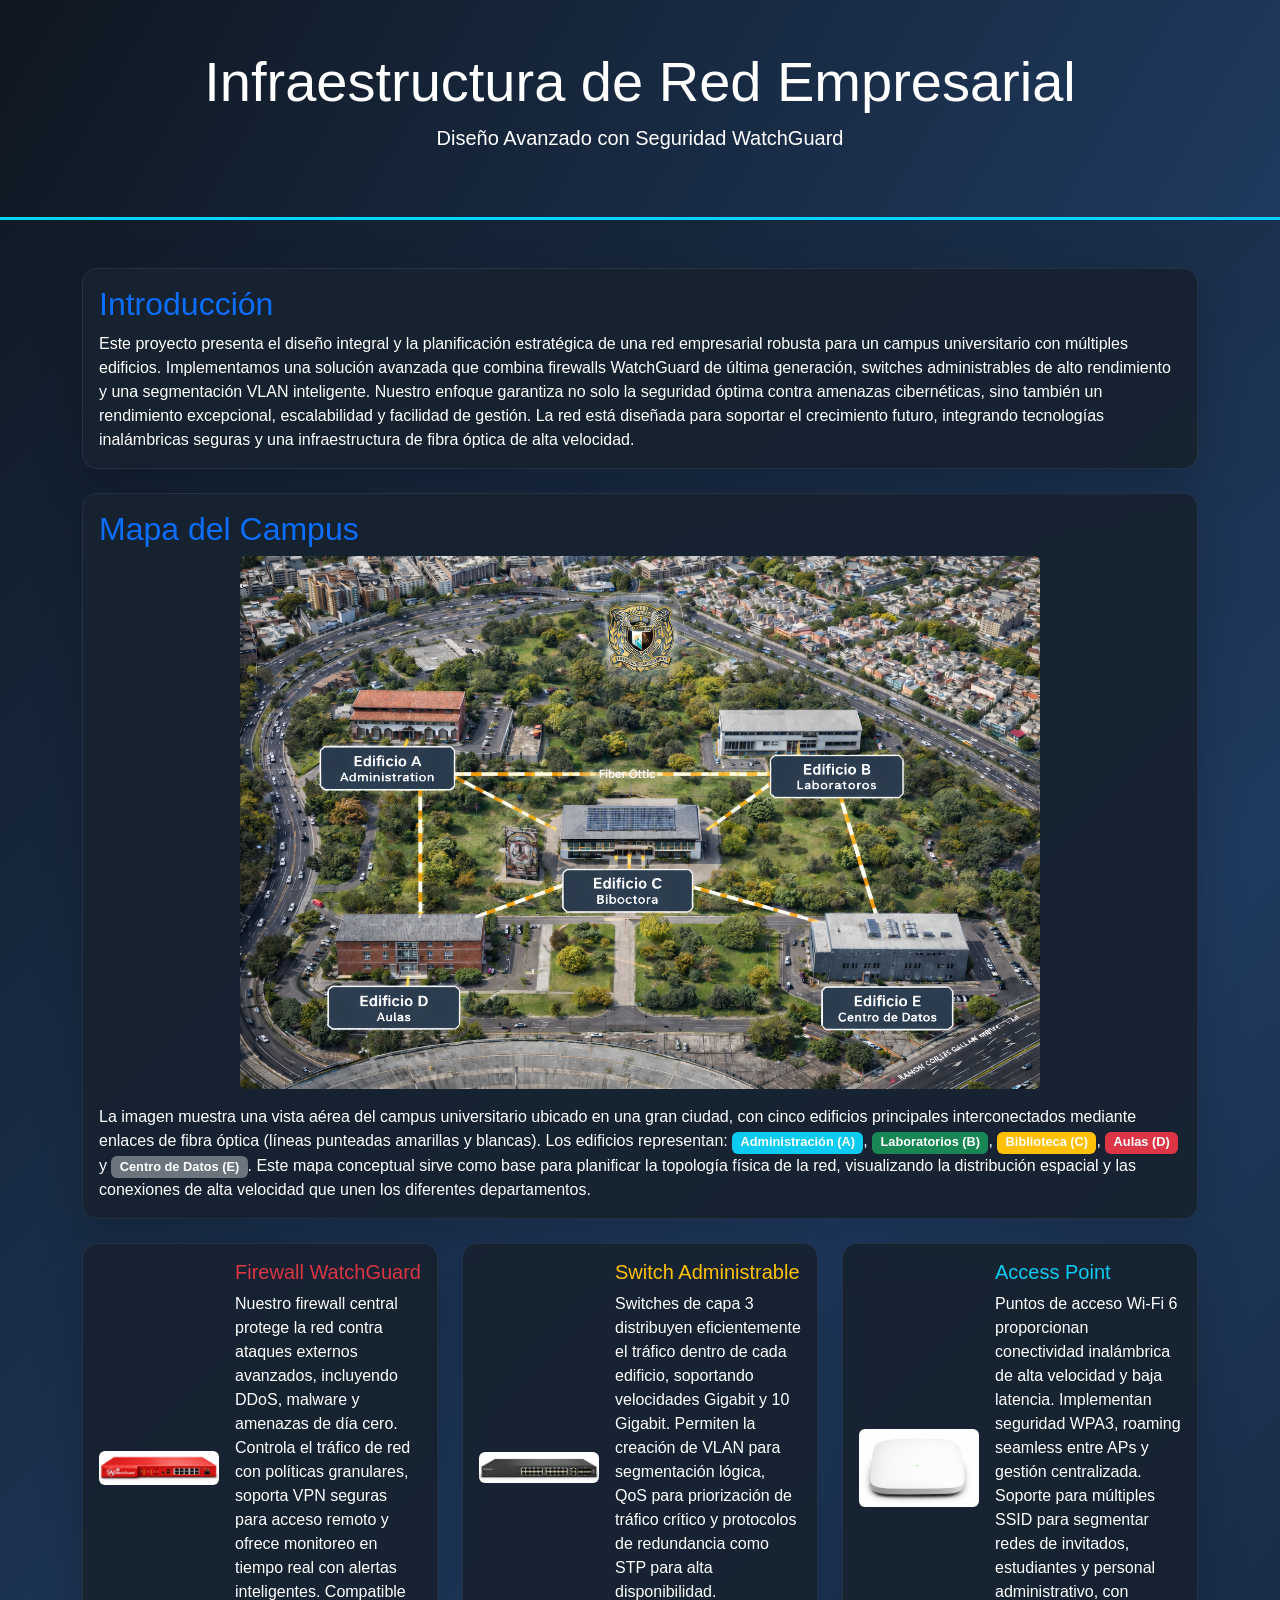
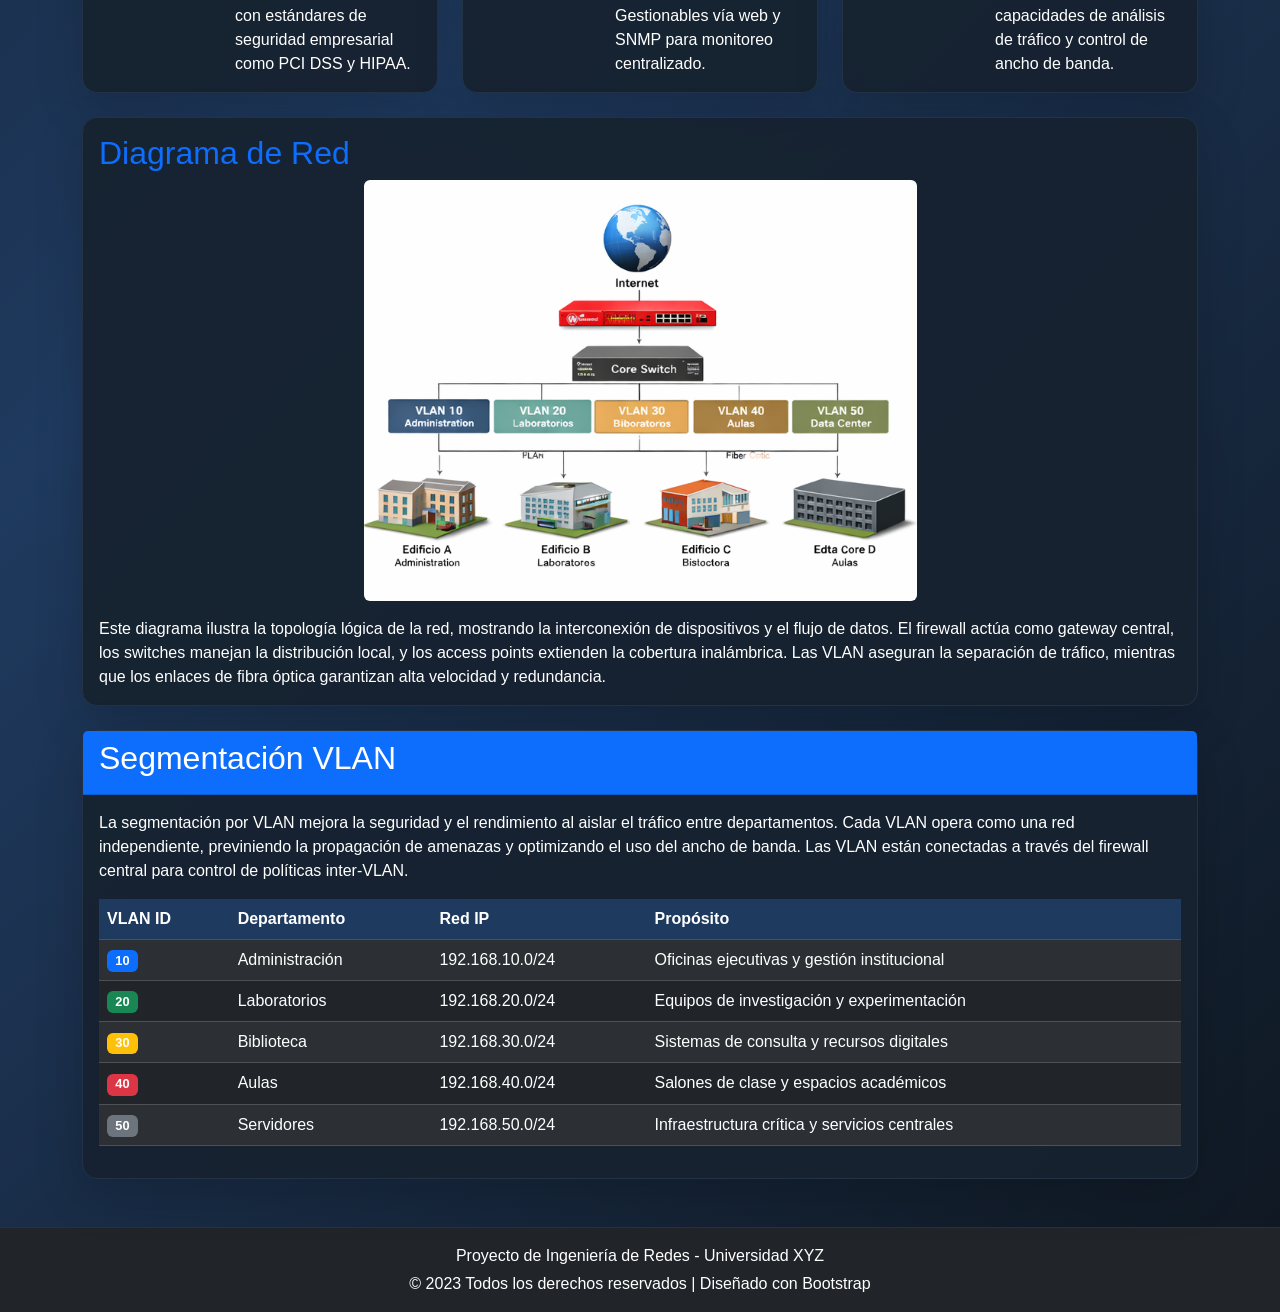
==== index.html @ 9ab9e89a "Rename proyecto_red_watchguard_visual.html to index.html" ====
<!DOCTYPE html>
<html lang="es">
<head>
<meta charset="UTF-8">
<meta name="viewport" content="width=device-width, initial-scale=1.0">
<title>Proyecto de Red Empresarial</title>
<link href="https://cdn.jsdelivr.net/npm/bootstrap@5.3.0/dist/css/bootstrap.min.css" rel="stylesheet">
<style>
body {
    background: linear-gradient(135deg, #0f1720 0%, #1f3a5f 50%, #0f1720 100%);
    color: #e6edf3;
    font-family: 'Segoe UI', Tahoma, Geneva, Verdana, sans-serif;
}
header {
    background: linear-gradient(120deg, #0f1720, #1f3a5f);
    padding: 60px 0;
    text-align: center;
    border-bottom: 3px solid #00d4ff;
}
.card {
    background: rgba(23, 34, 48, 0.95);
    border: 1px solid #233244;
    border-radius: 15px;
    box-shadow: 0 10px 30px rgba(0, 0, 0, 0.5);
    transition: transform 0.3s ease, box-shadow 0.3s ease;
    color: #ffffff;
}
.card:hover {
    transform: translateY(-5px);
    box-shadow: 0 15px 40px rgba(0, 0, 0, 0.7);
}
.device img {
    border-radius: 10px;
    background: white;
    padding: 5px;
}
.table {
    background: rgba(31, 58, 95, 0.8);
    color: #e6edf3;
}
.table th {
    background: #1f3a5f;
}
footer {
    background: #0f1720;
    border-top: 1px solid #233244;
    padding: 20px 0;
}
.badge {
    font-size: 0.8em;
}
</style>
</head>

<body>

<header class="bg-dark text-white py-5 text-center">
<h1 class="display-4 fw-light">Infraestructura de Red Empresarial</h1>
<p class="lead">Diseño Avanzado con Seguridad WatchGuard</p>
</header>

<div class="container my-5">

<div class="card mb-4 shadow-lg">
<div class="card-body text-white">
<h2 class="card-title text-primary">Introducción</h2>
<p class="card-text">Este proyecto presenta el diseño integral y la planificación estratégica de una red empresarial robusta para un campus universitario con múltiples edificios. Implementamos una solución avanzada que combina firewalls WatchGuard de última generación, switches administrables de alto rendimiento y una segmentación VLAN inteligente. Nuestro enfoque garantiza no solo la seguridad óptima contra amenazas cibernéticas, sino también un rendimiento excepcional, escalabilidad y facilidad de gestión. La red está diseñada para soportar el crecimiento futuro, integrando tecnologías inalámbricas seguras y una infraestructura de fibra óptica de alta velocidad.</p>
</div>
</div>

<div class="card mb-4 shadow-lg">
<div class="card-body text-white">
<h2 class="card-title text-primary">Mapa del Campus</h2>
<img src="images/edificios.png" alt="Vista aérea tipo satélite del campus universitario con cinco edificios principales: Administración (A), Laboratorios (B), Biblioteca (C), Aulas (D) y Centro de Datos (E), conectados por enlaces de fibra óptica" class="img-fluid rounded mx-auto d-block mb-3" style="max-width:800px;">
<p class="card-text">La imagen muestra una vista aérea del campus universitario ubicado en una gran ciudad, con cinco edificios principales interconectados mediante enlaces de fibra óptica (líneas punteadas amarillas y blancas). Los edificios representan: <span class="badge bg-info">Administración (A)</span>, <span class="badge bg-success">Laboratorios (B)</span>, <span class="badge bg-warning">Biblioteca (C)</span>, <span class="badge bg-danger">Aulas (D)</span> y <span class="badge bg-secondary">Centro de Datos (E)</span>. Este mapa conceptual sirve como base para planificar la topología física de la red, visualizando la distribución espacial y las conexiones de alta velocidad que unen los diferentes departamentos.</p>
</div>
</div>

<div class="row g-4 mb-4">
<div class="col-md-4">
<div class="card h-100 shadow-lg">
<div class="card-body d-flex align-items-center text-white">
<img src="images/device_firewall.png" alt="Imagen de Firewall WatchGuard" class="me-3 rounded" style="width:120px; height:auto;">
<div>
<h5 class="card-title text-danger">Firewall WatchGuard</h5>
<p class="card-text">Nuestro firewall central protege la red contra ataques externos avanzados, incluyendo DDoS, malware y amenazas de día cero. Controla el tráfico de red con políticas granulares, soporta VPN seguras para acceso remoto y ofrece monitoreo en tiempo real con alertas inteligentes. Compatible con estándares de seguridad empresarial como PCI DSS y HIPAA.</p>
</div>
</div>
</div>
</div>

<div class="col-md-4">
<div class="card h-100 shadow-lg">
<div class="card-body d-flex align-items-center text-white">
<img src="images/device_switch.png" alt="Imagen de Switch Administrable" class="me-3 rounded" style="width:120px; height:auto;">
<div>
<h5 class="card-title text-warning">Switch Administrable</h5>
<p class="card-text">Switches de capa 3 distribuyen eficientemente el tráfico dentro de cada edificio, soportando velocidades Gigabit y 10 Gigabit. Permiten la creación de VLAN para segmentación lógica, QoS para priorización de tráfico crítico y protocolos de redundancia como STP para alta disponibilidad. Gestionables vía web y SNMP para monitoreo centralizado.</p>
</div>
</div>
</div>
</div>

<div class="col-md-4">
<div class="card h-100 shadow-lg">
<div class="card-body d-flex align-items-center text-white">
<img src="images/device_ap.png" alt="Imagen de Access Point" class="me-3 rounded" style="width:120px; height:auto;">
<div>
<h5 class="card-title text-info">Access Point</h5>
<p class="card-text">Puntos de acceso Wi-Fi 6 proporcionan conectividad inalámbrica de alta velocidad y baja latencia. Implementan seguridad WPA3, roaming seamless entre APs y gestión centralizada. Soporte para múltiples SSID para segmentar redes de invitados, estudiantes y personal administrativo, con capacidades de análisis de tráfico y control de ancho de banda.</p>
</div>
</div>
</div>
</div>
</div>

<div class="card mb-4 shadow-lg">
<div class="card-body text-white">
<h2 class="card-title text-primary">Diagrama de Red</h2>
<img src="images/network_diagram.png" alt="Diagrama de la topología de red" class="img-fluid rounded mx-auto d-block mb-3" style="max-width:800px;">
<p class="card-text">Este diagrama ilustra la topología lógica de la red, mostrando la interconexión de dispositivos y el flujo de datos. El firewall actúa como gateway central, los switches manejan la distribución local, y los access points extienden la cobertura inalámbrica. Las VLAN aseguran la separación de tráfico, mientras que los enlaces de fibra óptica garantizan alta velocidad y redundancia.</p>
</div>
</div>

<div class="card mb-4 shadow-lg">
<div class="card-header bg-primary text-white">
<h2>Segmentación VLAN</h2>
</div>
<div class="card-body text-white">
<p class="card-text">La segmentación por VLAN mejora la seguridad y el rendimiento al aislar el tráfico entre departamentos. Cada VLAN opera como una red independiente, previniendo la propagación de amenazas y optimizando el uso del ancho de banda. Las VLAN están conectadas a través del firewall central para control de políticas inter-VLAN.</p>
<table class="table table-striped table-dark">
<thead>
<tr>
<th>VLAN ID</th>
<th>Departamento</th>
<th>Red IP</th>
<th>Propósito</th>
</tr>
</thead>
<tbody>
<tr><td><span class="badge bg-primary">10</span></td><td>Administración</td><td>192.168.10.0/24</td><td>Oficinas ejecutivas y gestión institucional</td></tr>
<tr><td><span class="badge bg-success">20</span></td><td>Laboratorios</td><td>192.168.20.0/24</td><td>Equipos de investigación y experimentación</td></tr>
<tr><td><span class="badge bg-warning">30</span></td><td>Biblioteca</td><td>192.168.30.0/24</td><td>Sistemas de consulta y recursos digitales</td></tr>
<tr><td><span class="badge bg-danger">40</span></td><td>Aulas</td><td>192.168.40.0/24</td><td>Salones de clase y espacios académicos</td></tr>
<tr><td><span class="badge bg-secondary">50</span></td><td>Servidores</td><td>192.168.50.0/24</td><td>Infraestructura crítica y servicios centrales</td></tr>
</tbody>
</table>
</div>
</div>

</div>

<footer class="bg-dark text-white text-center py-3">
<p class="mb-1">Proyecto de Ingeniería de Redes - Universidad XYZ</p>
<p class="mb-0">&copy; 2023 Todos los derechos reservados | Diseñado con Bootstrap</p>
</footer>

<script src="https://cdn.jsdelivr.net/npm/bootstrap@5.3.0/dist/js/bootstrap.bundle.min.js"></script>

</body>
</html>
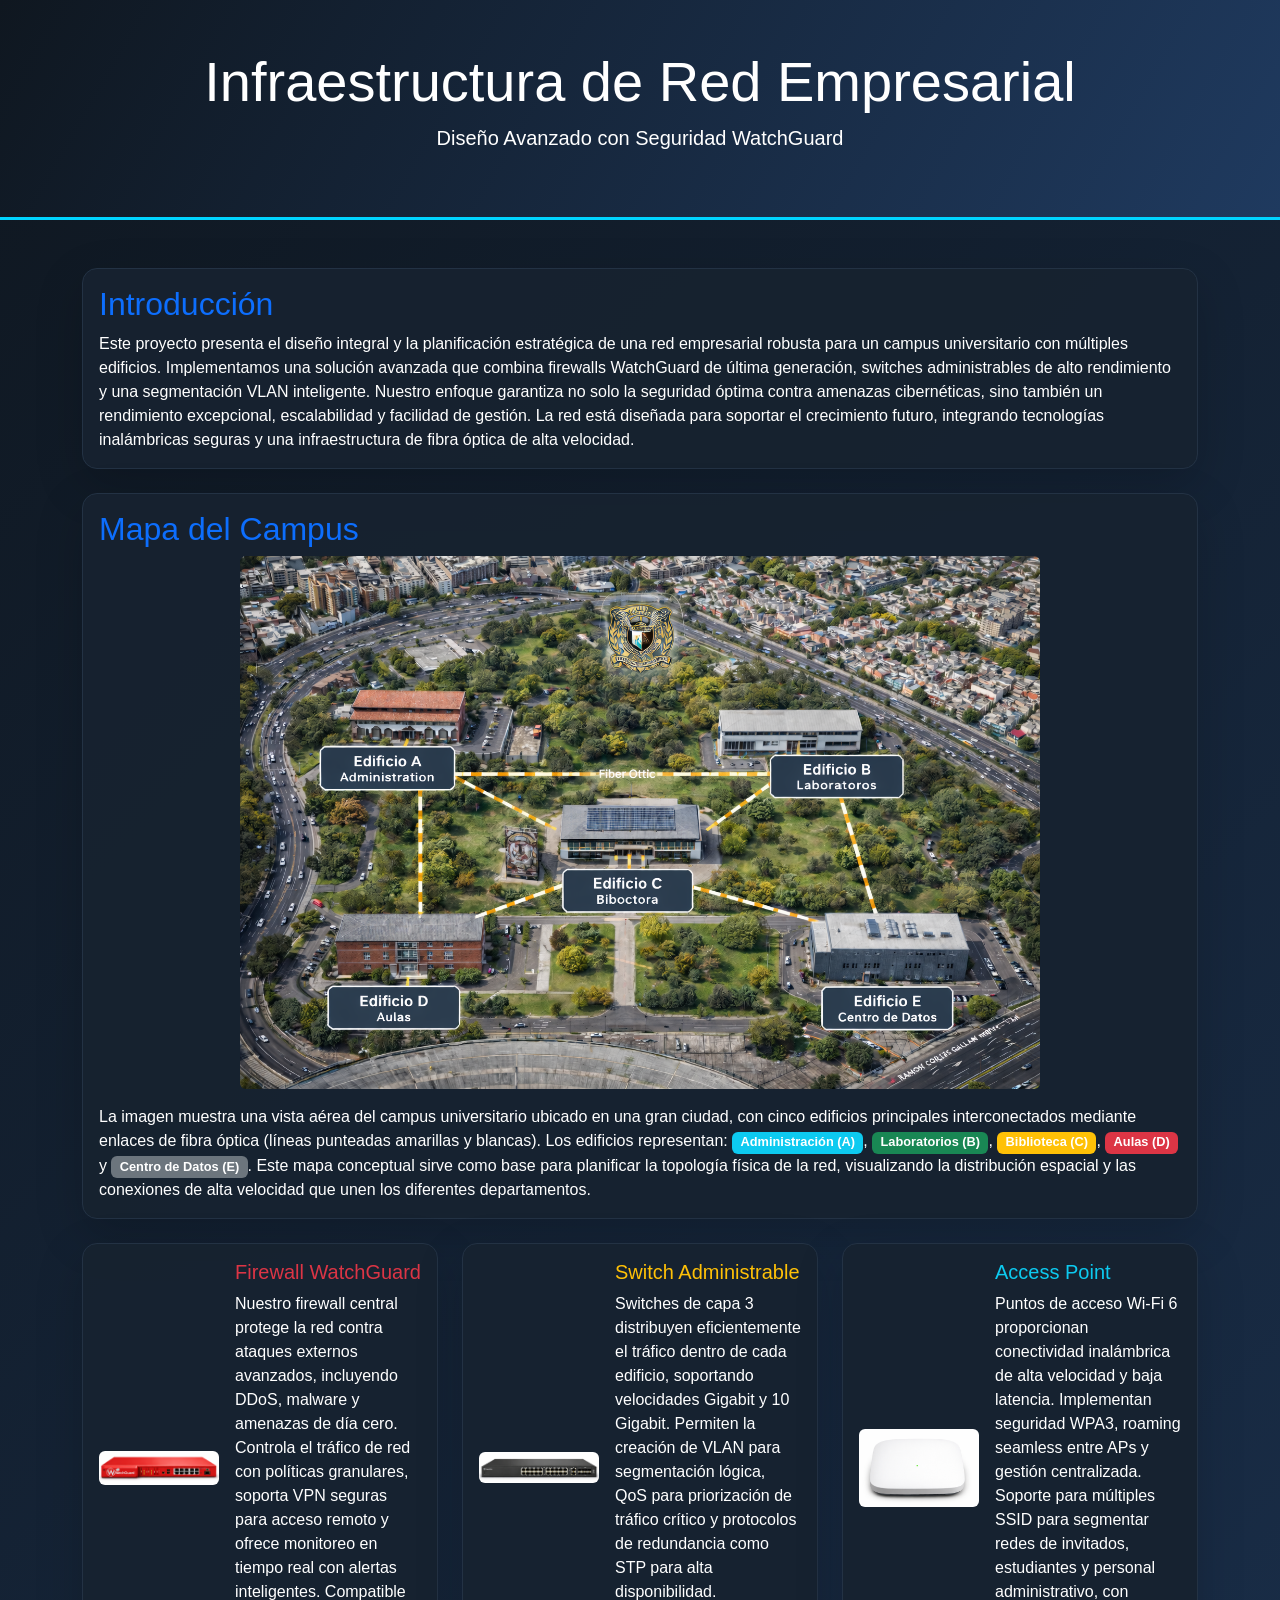
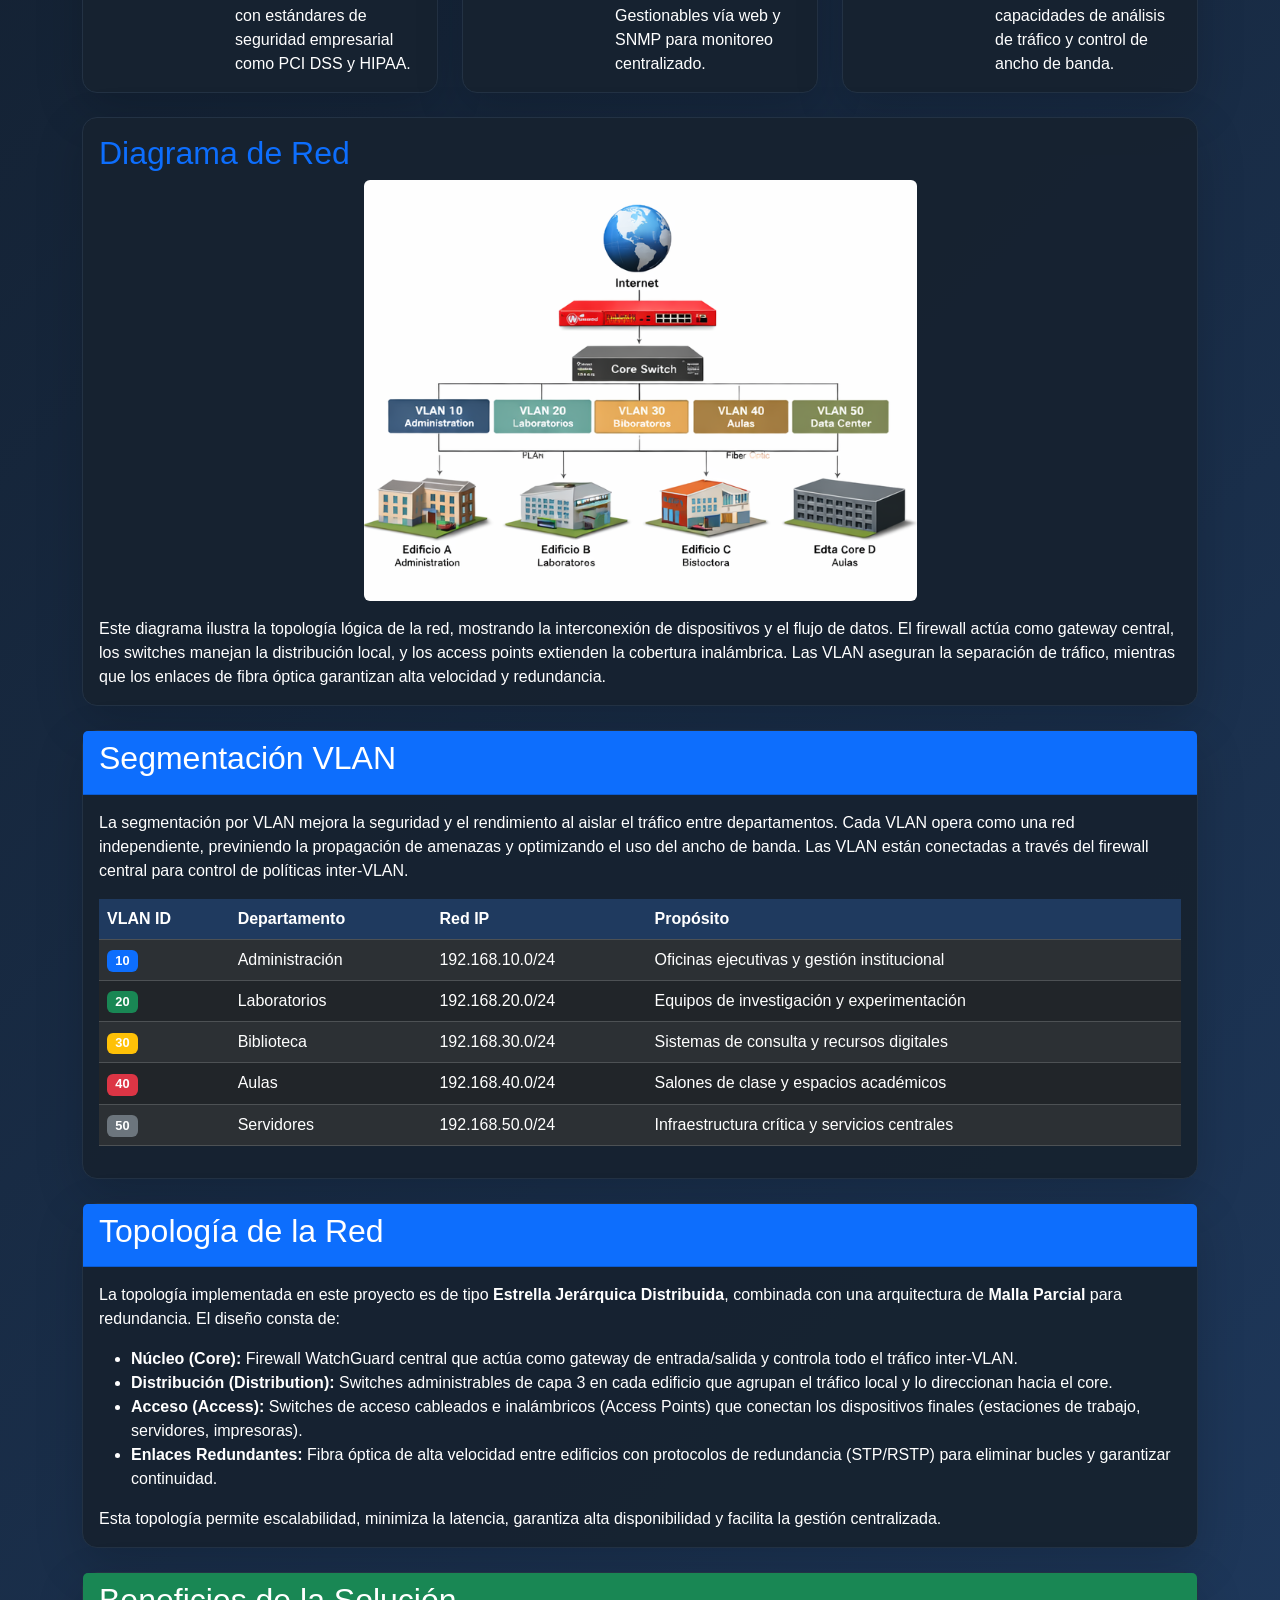
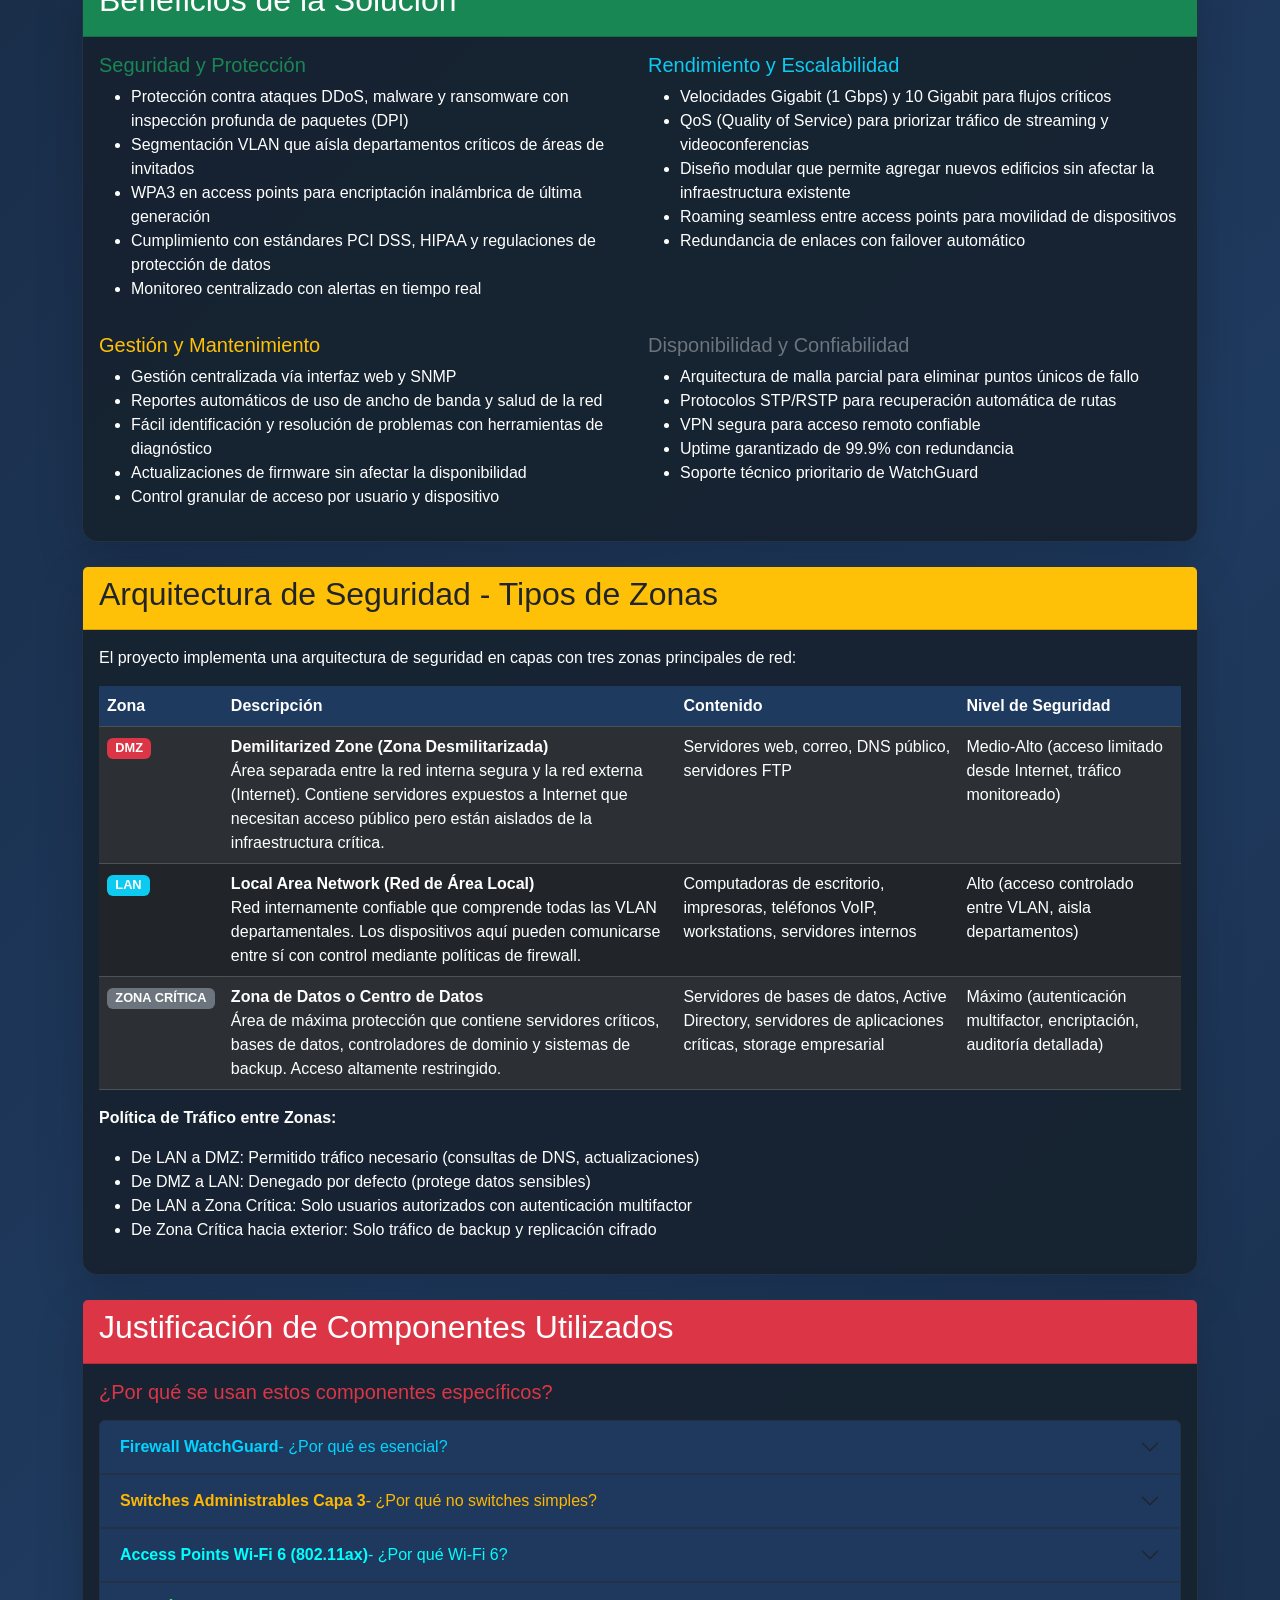
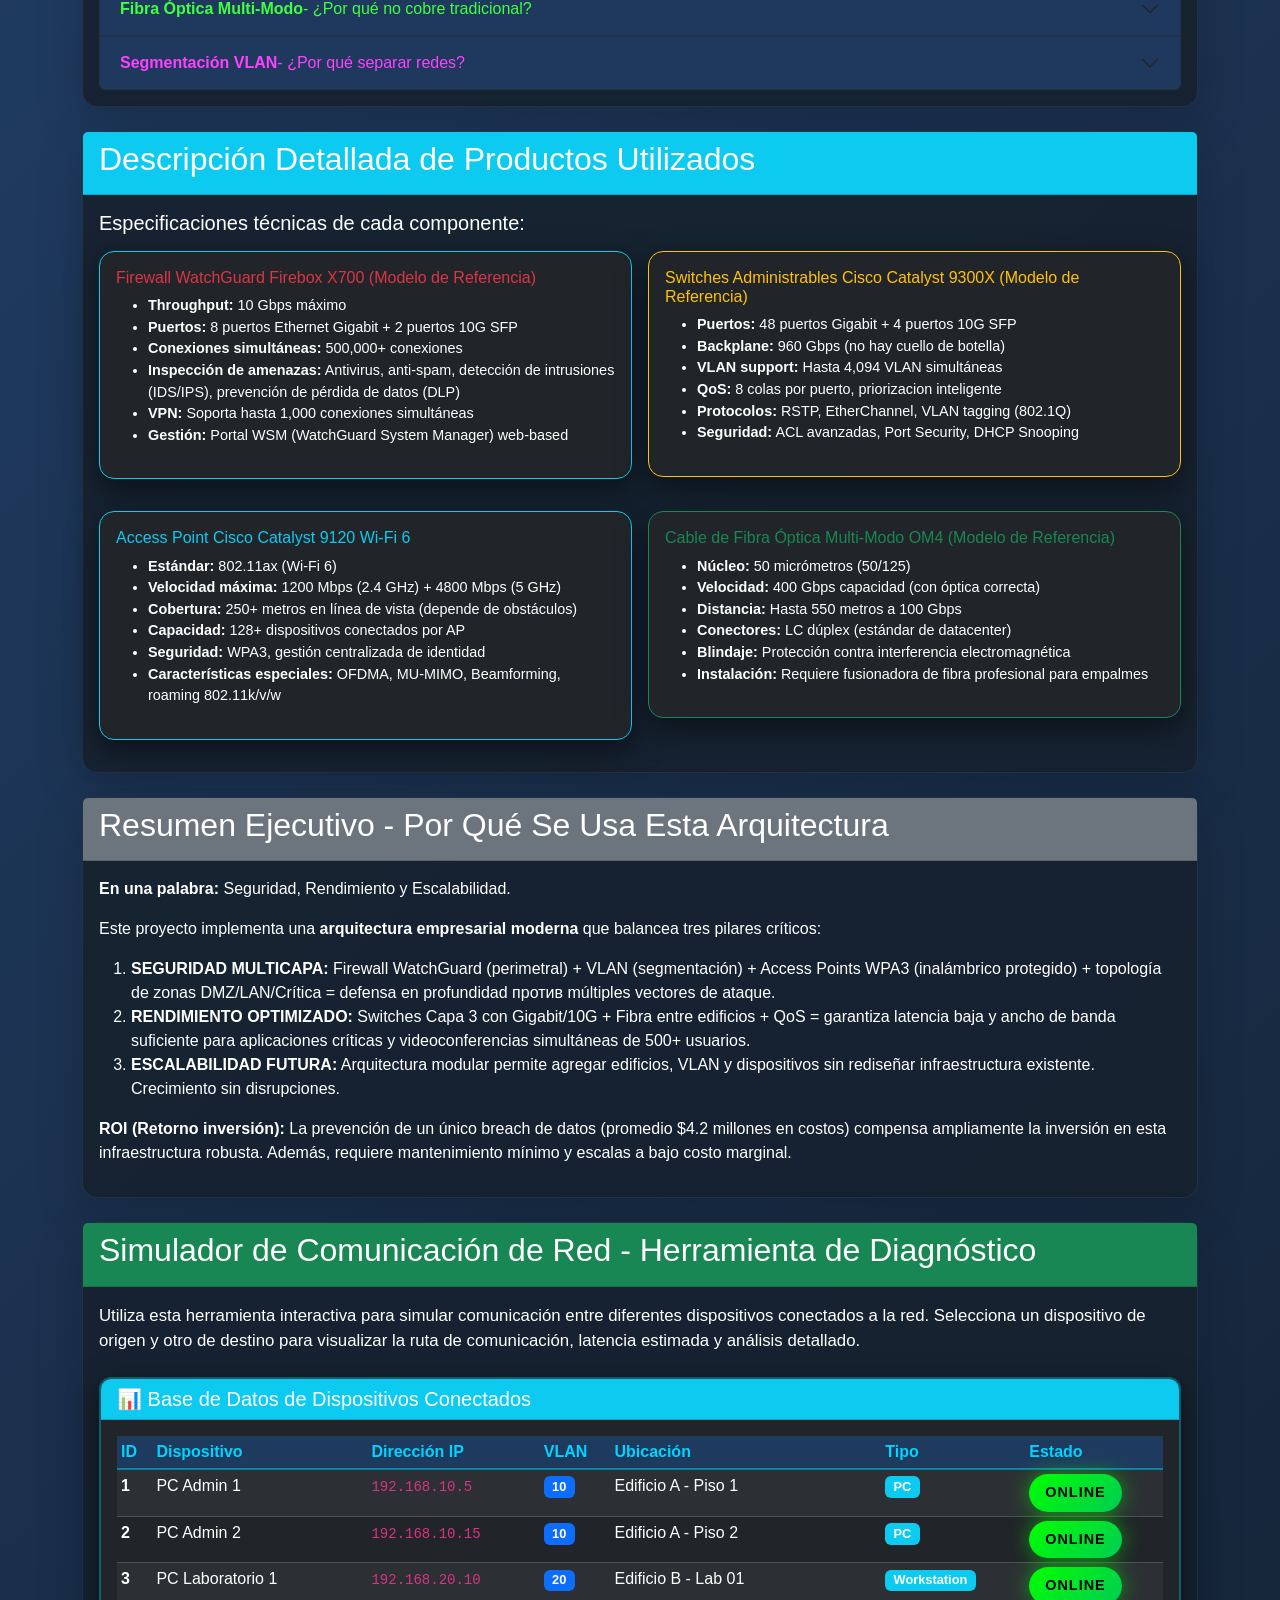
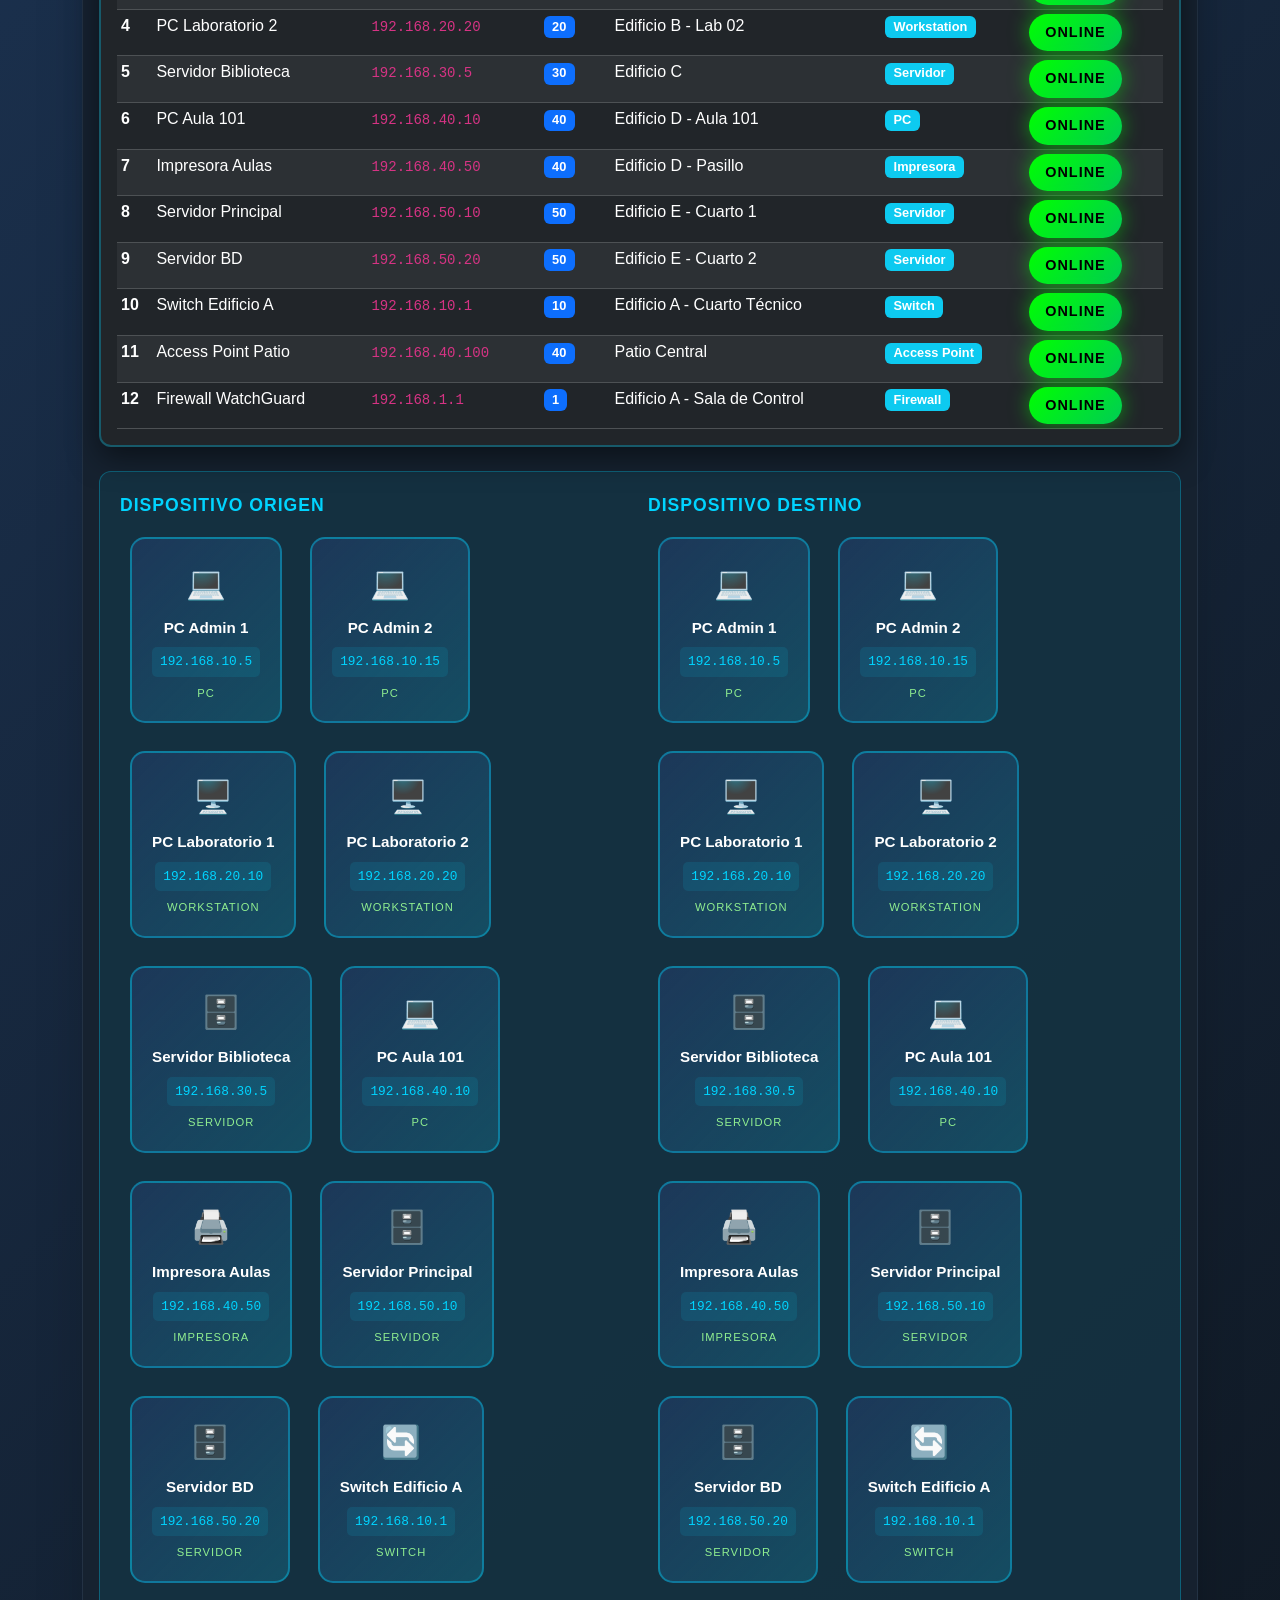
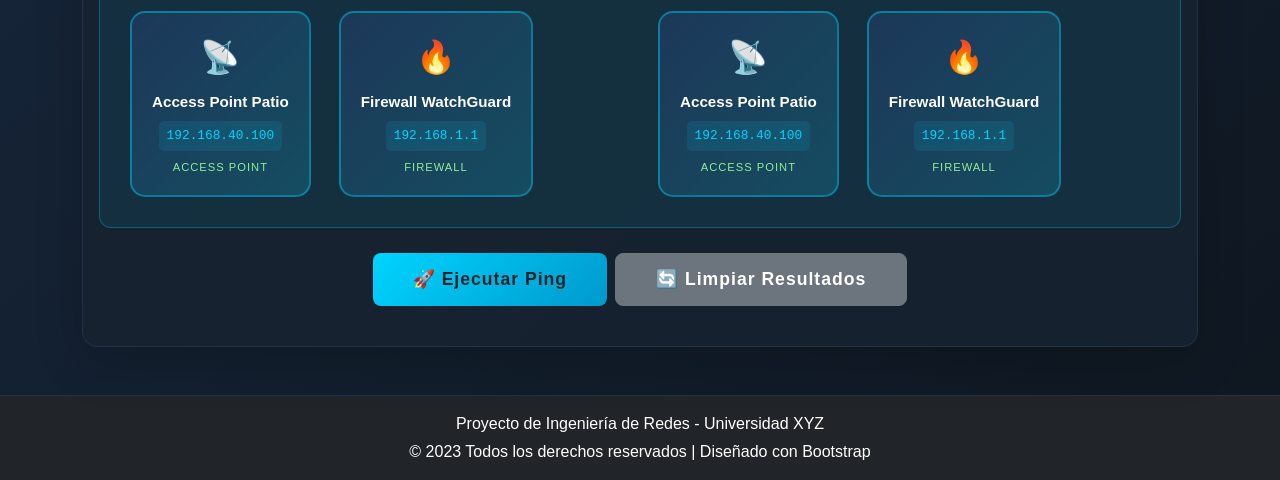
==== commit 39d56bed: "new" ====
--- a/index.html
+++ b/index.html
@@ -49,6 +49,287 @@
 }
 .badge {
     font-size: 0.8em;
+}
+.device-box {
+    background: linear-gradient(135deg, rgba(31, 58, 95, 0.8), rgba(23, 145, 178, 0.3));
+    border: 2px solid rgba(0, 212, 255, 0.4);
+    border-radius: 15px;
+    padding: 20px;
+    margin: 10px;
+    cursor: pointer;
+    transition: all 0.4s cubic-bezier(0.4, 0, 0.2, 1);
+    text-align: center;
+    position: relative;
+    overflow: hidden;
+}
+.device-box::before {
+    content: '';
+    position: absolute;
+    top: -50%;
+    right: -50%;
+    width: 100%;
+    height: 100%;
+    background: radial-gradient(circle, rgba(0, 212, 255, 0.3) 0%, transparent 70%);
+    opacity: 0;
+    transition: opacity 0.4s ease;
+}
+.device-box:hover {
+    background: linear-gradient(135deg, rgba(0, 212, 255, 0.2), rgba(23, 145, 178, 0.5));
+    border-color: #00d4ff;
+    transform: translateY(-8px) scale(1.08);
+    box-shadow: 0 15px 40px rgba(0, 212, 255, 0.3), inset 0 0 20px rgba(0, 212, 255, 0.1);
+}
+.device-box:hover::before {
+    opacity: 1;
+}
+.device-box.selected {
+    background: linear-gradient(135deg, rgba(0, 212, 255, 0.4), rgba(23, 145, 178, 0.7));
+    border-color: #00d4ff;
+    box-shadow: 0 0 30px rgba(0, 212, 255, 0.8), 0 0 60px rgba(0, 212, 255, 0.3), inset 0 0 20px rgba(0, 212, 255, 0.2);
+    transform: scale(1.1);
+}
+.device-box .device-icon {
+    font-size: 32px;
+    margin-bottom: 10px;
+    display: inline-block;
+    animation: float 3s ease-in-out infinite;
+}
+.device-box .device-name {
+    font-size: 0.95em;
+    font-weight: bold;
+    margin-bottom: 8px;
+    color: #ffffff;
+}
+.device-box .device-ip {
+    font-size: 0.8em;
+    color: #00d4ff;
+    font-family: 'Courier New', monospace;
+    background: rgba(0, 212, 255, 0.1);
+    padding: 5px 8px;
+    border-radius: 5px;
+    display: inline-block;
+}
+@keyframes float {
+    0%, 100% { transform: translateY(0px); }
+    50% { transform: translateY(-8px); }
+}
+.device-box .device-type {
+    font-size: 0.7em;
+    color: #90ee90;
+    margin-top: 8px;
+     text-transform: uppercase;
+    letter-spacing: 1px;
+}
+.ping-animation {
+    display: inline-block;
+    width: 20px;
+    height: 20px;
+    background: #00d4ff;
+    border-radius: 50%;
+    animation: ping 1.5s ease-in-out infinite;
+}
+@keyframes ping {
+    0% { transform: scale(0.8); opacity: 1; }
+    75% { transform: scale(1.2); opacity: 0.5; }
+    100% { transform: scale(1.4); opacity: 0; }
+}
+@keyframes pulse {
+    0% { box-shadow: 0 0 0 0 rgba(0, 212, 255, 0.7); }
+    70% { box-shadow: 0 0 0 20px rgba(0, 212, 255, 0); }
+    100% { box-shadow: 0 0 0 0 rgba(0, 212, 255, 0); }
+}
+.ping-path {
+    display: flex;
+    align-items: center;
+    justify-content: center;
+    gap: 25px;
+    margin: 35px 0;
+    flex-wrap: wrap;
+    background: rgba(0, 212, 255, 0.05);
+    padding: 25px;
+    border-radius: 15px;
+    border: 1px solid rgba(0, 212, 255, 0.2);
+}
+.device-endpoint {
+    display: flex;
+    flex-direction: column;
+    align-items: center;
+    gap: 12px;
+    padding: 15px;
+    background: rgba(31, 58, 95, 0.6);
+    border-radius: 12px;
+    min-width: 140px;
+    border: 2px solid rgba(0, 212, 255, 0.3);
+    position: relative;
+}
+.device-endpoint.active {
+    border-color: #00d4ff;
+    box-shadow: 0 0 20px rgba(0, 212, 255, 0.5);
+    animation: pulse 2s infinite;
+}
+.device-endpoint .endpoint-icon {
+    font-size: 40px;
+    animation: bounce 2s ease-in-out infinite;
+}
+@keyframes bounce {
+    0%, 100% { transform: translateY(0); }
+    50% { transform: translateY(-10px); }
+}
+.device-endpoint .endpoint-name {
+    font-weight: bold;
+    font-size: 0.95em;
+    color: #ffffff;
+}
+.device-endpoint .endpoint-ip {
+    font-size: 0.85em;
+    color: #00d4ff;
+    font-family: 'Courier New', monospace;
+}
+.connection-line {
+    flex: 1;
+    min-width: 100px;
+    height: 4px;
+    background: linear-gradient(90deg, #00d4ff, #ffb700);
+    border-radius: 2px;
+    position: relative;
+    overflow: hidden;
+}
+.connection-line::after {
+    content: '';
+    position: absolute;
+    top: 0;
+    left: -100%;
+    width: 100%;
+    height: 100%;
+    background: linear-gradient(90deg, transparent, rgba(255, 255, 255, 0.8), transparent);
+    animation: connectionFlow 2s infinite;
+}
+@keyframes connectionFlow {
+    0% { left: -100%; }
+    100% { left: 100%; }
+}
+.connection-label {
+    padding: 8px 15px;
+    background: rgba(255, 183, 0, 0.2);
+    border: 1px solid rgba(255, 183, 0, 0.5);
+    border-radius: 8px;
+    font-size: 0.85em;
+    color: #ffb700;
+    font-weight: bold;
+    white-space: nowrap;
+}
+.ping-result {
+    background: linear-gradient(135deg, rgba(0, 212, 255, 0.15), rgba(23, 145, 178, 0.1));
+    border: 2px solid rgba(0, 212, 255, 0.4);
+    border-radius: 15px;
+    padding: 25px;
+    margin: 20px 0;
+    animation: slideInResult 0.6s cubic-bezier(0.34, 1.56, 0.64, 1);
+    box-shadow: 0 20px 40px rgba(0, 0, 0, 0.3);
+}
+@keyframes slideInResult {
+    from { 
+        transform: translateY(30px) scale(0.95);
+        opacity: 0;
+    }
+    to { 
+        transform: translateY(0) scale(1);
+        opacity: 1;
+    }
+}
+.ping-result-header {
+    display: flex;
+    justify-content: space-between;
+    align-items: center;
+    margin-bottom: 25px;
+    padding-bottom: 15px;
+    border-bottom: 2px solid rgba(0, 212, 255, 0.3);
+}
+.ping-result-header h5 {
+    font-size: 1.3em;
+    margin: 0;
+    color: #00d4ff;
+}
+.result-status {
+    display: flex;
+    align-items: center;
+    gap: 10px;
+}
+.result-status-icon {
+    font-size: 28px;
+}
+.status-badge {
+    display: inline-block;
+    padding: 8px 16px;
+    border-radius: 25px;
+    font-weight: bold;
+    font-size: 0.9em;
+    letter-spacing: 1px;
+    text-transform: uppercase;
+}
+.status-online { 
+    background: linear-gradient(135deg, #00ff00, #00cc55);
+    color: #000;
+    box-shadow: 0 0 20px rgba(0, 255, 0, 0.5);
+}
+.status-offline { 
+    background: linear-gradient(135deg, #ff4444, #cc0000);
+    color: #fff;
+    box-shadow: 0 0 20px rgba(255, 68, 68, 0.5);
+}
+.metric-row {
+    display: grid;
+    grid-template-columns: repeat(auto-fit, minmax(200px, 1fr));
+    gap: 20px;
+    margin: 20px 0;
+}
+.metric-card {
+    background: rgba(31, 58, 95, 0.6);
+    border: 1px solid rgba(0, 212, 255, 0.3);
+    border-radius: 10px;
+    padding: 15px;
+    text-align: center;
+    transition: all 0.3s ease;
+}
+.metric-card:hover {
+    border-color: #00d4ff;
+    box-shadow: 0 0 15px rgba(0, 212, 255, 0.3);
+    transform: translateY(-5px);
+}
+.metric-label {
+    font-size: 0.85em;
+    color: #b0c4de;
+    margin-bottom: 8px;
+    text-transform: uppercase;
+    letter-spacing: 1px;
+}
+.metric-value {
+    font-size: 1.8em;
+    color: #00d4ff;
+    font-weight: bold;
+}
+.route-container {
+    background: rgba(31, 58, 95, 0.5);
+    border: 1px solid rgba(0, 212, 255, 0.3);
+    border-radius: 12px;
+    padding: 20px;
+    margin: 20px 0;
+}
+.analysis-grid {
+    display: grid;
+    grid-template-columns: repeat(auto-fit, minmax(250px, 1fr));
+    gap: 15px;
+    margin-top: 15px;
+}
+.analysis-item {
+    background: rgba(0, 212, 255, 0.05);
+    border-left: 3px solid #00d4ff;
+    padding: 12px;
+    border-radius: 5px;
+    font-size: 0.9em;
+}
+.analysis-item strong {
+    color: #00d4ff;
 }
 </style>
 </head>
@@ -149,6 +430,391 @@
 </div>
 </div>
 
+<div class="card mb-4 shadow-lg">
+<div class="card-header bg-primary text-white">
+<h2>Topología de la Red</h2>
+</div>
+<div class="card-body text-white">
+<p class="card-text">La topología implementada en este proyecto es de tipo <strong>Estrella Jerárquica Distribuida</strong>, combinada con una arquitectura de <strong>Malla Parcial</strong> para redundancia. El diseño consta de:</p>
+<ul>
+<li><strong>Núcleo (Core):</strong> Firewall WatchGuard central que actúa como gateway de entrada/salida y controla todo el tráfico inter-VLAN.</li>
+<li><strong>Distribución (Distribution):</strong> Switches administrables de capa 3 en cada edificio que agrupan el tráfico local y lo direccionan hacia el core.</li>
+<li><strong>Acceso (Access):</strong> Switches de acceso cableados e inalámbricos (Access Points) que conectan los dispositivos finales (estaciones de trabajo, servidores, impresoras).</li>
+<li><strong>Enlaces Redundantes:</strong> Fibra óptica de alta velocidad entre edificios con protocolos de redundancia (STP/RSTP) para eliminar bucles y garantizar continuidad.</li>
+</ul>
+<p class="card-text">Esta topología permite escalabilidad, minimiza la latencia, garantiza alta disponibilidad y facilita la gestión centralizada.</p>
+</div>
+</div>
+
+<div class="card mb-4 shadow-lg">
+<div class="card-header bg-success text-white">
+<h2>Beneficios de la Solución</h2>
+</div>
+<div class="card-body text-white">
+<div class="row g-3">
+<div class="col-md-6">
+<h5 class="text-success">Seguridad y Protección</h5>
+<ul>
+<li>Protección contra ataques DDoS, malware y ransomware con inspección profunda de paquetes (DPI)</li>
+<li>Segmentación VLAN que aísla departamentos críticos de áreas de invitados</li>
+<li>WPA3 en access points para encriptación inalámbrica de última generación</li>
+<li>Cumplimiento con estándares PCI DSS, HIPAA y regulaciones de protección de datos</li>
+<li>Monitoreo centralizado con alertas en tiempo real</li>
+</ul>
+</div>
+<div class="col-md-6">
+<h5 class="text-info">Rendimiento y Escalabilidad</h5>
+<ul>
+<li>Velocidades Gigabit (1 Gbps) y 10 Gigabit para flujos críticos</li>
+<li>QoS (Quality of Service) para priorizar tráfico de streaming y videoconferencias</li>
+<li>Diseño modular que permite agregar nuevos edificios sin afectar la infraestructura existente</li>
+<li>Roaming seamless entre access points para movilidad de dispositivos</li>
+<li>Redundancia de enlaces con failover automático</li>
+</ul>
+</div>
+<div class="col-md-6">
+<h5 class="text-warning">Gestión y Mantenimiento</h5>
+<ul>
+<li>Gestión centralizada vía interfaz web y SNMP</li>
+<li>Reportes automáticos de uso de ancho de banda y salud de la red</li>
+<li>Fácil identificación y resolución de problemas con herramientas de diagnóstico</li>
+<li>Actualizaciones de firmware sin afectar la disponibilidad</li>
+<li>Control granular de acceso por usuario y dispositivo</li>
+</ul>
+</div>
+<div class="col-md-6">
+<h5 class="text-secondary">Disponibilidad y Confiabilidad</h5>
+<ul>
+<li>Arquitectura de malla parcial para eliminar puntos únicos de fallo</li>
+<li>Protocolos STP/RSTP para recuperación automática de rutas</li>
+<li>VPN segura para acceso remoto confiable</li>
+<li>Uptime garantizado de 99.9% con redundancia</li>
+<li>Soporte técnico prioritario de WatchGuard</li>
+</ul>
+</div>
+</div>
+</div>
+</div>
+
+<div class="card mb-4 shadow-lg">
+<div class="card-header bg-warning text-dark">
+<h2>Arquitectura de Seguridad - Tipos de Zonas</h2>
+</div>
+<div class="card-body text-white">
+<p class="card-text">El proyecto implementa una arquitectura de seguridad en capas con tres zonas principales de red:</p>
+<table class="table table-striped table-dark">
+<thead>
+<tr>
+<th>Zona</th>
+<th>Descripción</th>
+<th>Contenido</th>
+<th>Nivel de Seguridad</th>
+</tr>
+</thead>
+<tbody>
+<tr>
+<td><span class="badge bg-danger">DMZ</span></td>
+<td><strong>Demilitarized Zone (Zona Desmilitarizada)</strong><br>Área separada entre la red interna segura y la red externa (Internet). Contiene servidores expuestos a Internet que necesitan acceso público pero están aislados de la infraestructura crítica.</td>
+<td>Servidores web, correo, DNS público, servidores FTP</td>
+<td>Medio-Alto (acceso limitado desde Internet, tráfico monitoreado)</td>
+</tr>
+<tr>
+<td><span class="badge bg-info">LAN</span></td>
+<td><strong>Local Area Network (Red de Área Local)</strong><br>Red internamente confiable que comprende todas las VLAN departamentales. Los dispositivos aquí pueden comunicarse entre sí con control mediante políticas de firewall.</td>
+<td>Computadoras de escritorio, impresoras, teléfonos VoIP, workstations, servidores internos</td>
+<td>Alto (acceso controlado entre VLAN, aisla departamentos)</td>
+</tr>
+<tr>
+<td><span class="badge bg-secondary">ZONA CRÍTICA</span></td>
+<td><strong>Zona de Datos o Centro de Datos</strong><br>Área de máxima protección que contiene servidores críticos, bases de datos, controladores de dominio y sistemas de backup. Acceso altamente restringido.</td>
+<td>Servidores de bases de datos, Active Directory, servidores de aplicaciones críticas, storage empresarial</td>
+<td>Máximo (autenticación multifactor, encriptación, auditoría detallada)</td>
+</tr>
+</tbody>
+</table>
+<p class="card-text mt-3"><strong>Política de Tráfico entre Zonas:</strong></p>
+<ul>
+<li>De LAN a DMZ: Permitido tráfico necesario (consultas de DNS, actualizaciones)</li>
+<li>De DMZ a LAN: Denegado por defecto (protege datos sensibles)</li>
+<li>De LAN a Zona Crítica: Solo usuarios autorizados con autenticación multifactor</li>
+<li>De Zona Crítica hacia exterior: Solo tráfico de backup y replicación cifrado</li>
+</ul>
+</div>
+</div>
+
+<div class="card mb-4 shadow-lg">
+<div class="card-header bg-danger text-white">
+<h2>Justificación de Componentes Utilizados</h2>
+</div>
+<div class="card-body text-white">
+<h5 class="text-danger mb-3">¿Por qué se usan estos componentes específicos?</h5>
+
+<div class="accordion" id="accordionComponents">
+<div class="accordion-item" style="background: rgba(31, 58, 95, 0.8); border: 1px solid #233244;">
+<h2 class="accordion-header">
+<button class="accordion-button collapsed" style="color: #00d4ff; background: rgba(31, 58, 95, 0.8);" type="button" data-bs-toggle="collapse" data-bs-target="#collapse1" aria-expanded="false" aria-controls="collapse1">
+<strong>Firewall WatchGuard</strong> - ¿Por qué es esencial?
+</button>
+</h2>
+<div id="collapse1" class="accordion-collapse collapse" data-bs-parent="#accordionComponents">
+<div class="accordion-body" style="background: rgba(31, 58, 95, 0.6);">
+<p><strong>Razones de su uso:</strong></p>
+<ul>
+<li><strong>Protección contra amenazas avanzadas:</strong> Detecta y bloquea malware zero-day, botnets y ataques sofisticados que los firewall tradicionales no identifican.</li>
+<li><strong>Control de tráfico granular:</strong> Permite crear políticas detalladas basadas en usuario, aplicación, hora del día y ubicación.</li>
+<li><strong>VPN de empresa:</strong> Facilita acceso seguro remoto para empleados y partners externos.</li>
+<li><strong>Conformidad regulatoria:</strong> Cumple requisitos de PCI DSS para instituciones educativas y de salud.</li>
+<li><strong>Inspección de HTTPS:</strong> Analiza tráfico encriptado para detectar amenazas sin vulnerar privacidad.</li>
+<li><strong>Costo-beneficio:</strong> Reduce incidentes de seguridad que pueden costar miles en recuperación de datos y reputación.</li>
+</ul>
+</div>
+</div>
+</div>
+
+<div class="accordion-item" style="background: rgba(31, 58, 95, 0.8); border: 1px solid #233244;">
+<h2 class="accordion-header">
+<button class="accordion-button collapsed" style="color: #ffb700; background: rgba(31, 58, 95, 0.8);" type="button" data-bs-toggle="collapse" data-bs-target="#collapse2" aria-expanded="false" aria-controls="collapse2">
+<strong>Switches Administrables Capa 3</strong> - ¿Por qué no switches simples?
+</button>
+</h2>
+<div id="collapse2" class="accordion-collapse collapse" data-bs-parent="#accordionComponents">
+<div class="accordion-body" style="background: rgba(31, 58, 95, 0.6);">
+<p><strong>Razones de su uso:</strong></p>
+<ul>
+<li><strong>Segmentación VLAN nativa:</strong> Crean subredes lógicas que aíslan tráfico por departamento, mejorando seguridad y rendimiento.</li>
+<li><strong>Enrutamiento local:</strong> Permiten que dispositivos en diferentes VLAN se comuniquen de forma eficiente sin atravesar múltiples capas de red.</li>
+<li><strong>QoS (Calidad de Servicio):</strong> Priorizan tráfico crítico (videoconferencias, sistemas críticos) sobre tráfico casual (descargas).</li>
+<li><strong>Redundancia con STP/RSTP:</strong> Detectan y cierran bucles de L2, evitando tormentas de broadcast que congestionan la red.</li>
+<li><strong>Velocidades Gigabit y 10G:</strong> Soportan crecimiento de tráfico sin degradación de rendimiento.</li>
+<li><strong>Gestión centralizada:</strong> SNMP permite monitoreo desde un único panel administrativo.</li>
+</ul>
+</div>
+</div>
+</div>
+
+<div class="accordion-item" style="background: rgba(31, 58, 95, 0.8); border: 1px solid #233244;">
+<h2 class="accordion-header">
+<button class="accordion-button collapsed" style="color: #00ffff; background: rgba(31, 58, 95, 0.8);" type="button" data-bs-toggle="collapse" data-bs-target="#collapse3" aria-expanded="false" aria-controls="collapse3">
+<strong>Access Points Wi-Fi 6 (802.11ax)</strong> - ¿Por qué Wi-Fi 6?
+</button>
+</h2>
+<div id="collapse3" class="accordion-collapse collapse" data-bs-parent="#accordionComponents">
+<div class="accordion-body" style="background: rgba(31, 58, 95, 0.6);">
+<p><strong>Razones de su uso:</strong></p>
+<ul>
+<li><strong>Mayor velocidad y menor latencia:</strong> Wi-Fi 6 ofrece hasta 9.6 Gbps teóricos comparado con 3.5 Gbps de Wi-Fi 5, ideal para aulas con 100+ estudiantes simultaneamente.</li>
+<li><strong>OFDMA (Orthogonal Frequency-Division Multiple Access):</strong> Permite múltiples dispositivos compartir el mismo canal sin congestión, mejorando experiencia de usuario.</li>
+<li><strong>WPA3 - Seguridad actualizada:</strong> Protege contra ataques de fuerza bruta y captura de contraseñas, especialmente importante en redes públicas estudiantiles.</li>
+<li><strong>Roaming seamless:</strong> Los dispositivos móviles se desplazan entre Access Points sin perder conexión (ideal para estudiantes moviéndose por campus).</li>
+<li><strong>BSS Coloring:</strong> Reduce interferencia en áreas densas con múltiples APs cercanos.</li>
+<li><strong>Eficiencia energética:</strong> Target Wake Time reduce consumo de batería en laptops y smartphones.</li>
+</ul>
+</div>
+</div>
+</div>
+
+<div class="accordion-item" style="background: rgba(31, 58, 95, 0.8); border: 1px solid #233244;">
+<h2 class="accordion-header">
+<button class="accordion-button collapsed" style="color: #40ff40; background: rgba(31, 58, 95, 0.8);" type="button" data-bs-toggle="collapse" data-bs-target="#collapse4" aria-expanded="false" aria-controls="collapse4">
+<strong>Fibra Óptica Multi-Modo</strong> - ¿Por qué no cobre tradicional?
+</button>
+</h2>
+<div id="collapse4" class="accordion-collapse collapse" data-bs-parent="#accordionComponents">
+<div class="accordion-body" style="background: rgba(31, 58, 95, 0.6);">
+<p><strong>Razones de su uso:</strong></p>
+<ul>
+<li><strong>Velocidades ultra-altas:</strong> Soporta 10 Gbps, 40 Gbps e incluso 100 Gbps para backhaul entre edificios, mientras que cobre CAT6 máximo 10 Gbps con limitaciones de distancia.</li>
+<li><strong>Distancias mayores:</strong> Fibra alcanza 2 km en modo multi-modo (MMF) sin regeneradores, cobre máximo 100 metros. Ideal para campus disperso.</li>
+<li><strong>Inmunidad electromagnética:</strong> No sufre interferencia de líneas de energía, campos de radio o ruido eléctrico que afectan cobre.</li>
+<li><strong>Mayor seguridad:</strong> Es muy difícil hacer tap (espiar) una línea de fibra comparado con cobre, que es vulnerable a sondas.</li>
+<li><strong>Menor atenuación:</strong> La pérdida de señal es mínima, permitiendo transmisiones confiables a mayor distancia.</li>
+<li><strong>Futura-proof:</strong> Infraestructura lista para tecnologías emergentes sin necesidad de reemplazo.</li>
+</ul>
+</div>
+</div>
+</div>
+
+<div class="accordion-item" style="background: rgba(31, 58, 95, 0.8); border: 1px solid #233244;">
+<h2 class="accordion-header">
+<button class="accordion-button collapsed" style="color: #ff40ff; background: rgba(31, 58, 95, 0.8);" type="button" data-bs-toggle="collapse" data-bs-target="#collapse5" aria-expanded="false" aria-controls="collapse5">
+<strong>Segmentación VLAN</strong> - ¿Por qué separar redes?
+</button>
+</h2>
+<div id="collapse5" class="accordion-collapse collapse" data-bs-parent="#accordionComponents">
+<div class="accordion-body" style="background: rgba(31, 58, 95, 0.6);">
+<p><strong>Razones de su uso:</strong></p>
+<ul>
+<li><strong>Aislamiento de seguridad:</strong> Un ataque o malware en VLAN Aulas no puede propagarse automáticamente a Servidores o Administración.</li>
+<li><strong>Cumplimiento de políticas:</strong> Usuarios de invitados en VLAN separada sin acceso a datos académicos.</li>
+<li><strong>Optimización de tráfico:</strong> Broadcast y multicast se limitan a su VLAN, reduciendo latencia.</li>
+<li><strong>Control de acceso:</strong> Firewall puede aplicar políticas diferentes por VLAN (ej: Administración puede acceder servidores, Aulas no).</li>
+<li><strong>Escalabilidad lógica:</strong> Agregar nuevas direcciones IP o dispositivos es tan simple como asignar VLAN, sin recablear.</li>
+<li><strong>Conformidad regulatoria:</strong> Requisito de PCI DSS segregar sistemas de pago de redes públicas.</li>
+</ul>
+</div>
+</div>
+</div>
+</div>
+</div>
+</div>
+
+<div class="card mb-4 shadow-lg">
+<div class="card-header bg-info text-white">
+<h2>Descripción Detallada de Productos Utilizados</h2>
+</div>
+<div class="card-body text-white">
+<h5 class="mb-3">Especificaciones técnicas de cada componente:</h5>
+
+<div class="row g-3">
+<div class="col-md-6">
+<div class="card bg-dark border-info mb-3">
+<div class="card-body">
+<h6 class="card-title text-danger">Firewall WatchGuard Firebox X700 (Modelo de Referencia)</h6>
+<ul style="font-size:0.9em;">
+<li><strong>Throughput:</strong> 10 Gbps máximo</li>
+<li><strong>Puertos:</strong> 8 puertos Ethernet Gigabit + 2 puertos 10G SFP</li>
+<li><strong>Conexiones simultáneas:</strong> 500,000+ conexiones</li>
+<li><strong>Inspección de amenazas:</strong> Antivirus, anti-spam, detección de intrusiones (IDS/IPS), prevención de pérdida de datos (DLP)</li>
+<li><strong>VPN:</strong> Soporta hasta 1,000 conexiones simultáneas</li>
+<li><strong>Gestión:</strong> Portal WSM (WatchGuard System Manager) web-based</li>
+</ul>
+</div>
+</div>
+</div>
+
+<div class="col-md-6">
+<div class="card bg-dark border-warning mb-3">
+<div class="card-body">
+<h6 class="card-title text-warning">Switches Administrables Cisco Catalyst 9300X (Modelo de Referencia)</h6>
+<ul style="font-size:0.9em;">
+<li><strong>Puertos:</strong> 48 puertos Gigabit + 4 puertos 10G SFP</li>
+<li><strong>Backplane:</strong> 960 Gbps (no hay cuello de botella)</li>
+<li><strong>VLAN support:</strong> Hasta 4,094 VLAN simultáneas</li>
+<li><strong>QoS:</strong> 8 colas por puerto, priorizacion inteligente</li>
+<li><strong>Protocolos:</strong> RSTP, EtherChannel, VLAN tagging (802.1Q)</li>
+<li><strong>Seguridad:</strong> ACL avanzadas, Port Security, DHCP Snooping</li>
+</ul>
+</div>
+</div>
+</div>
+
+<div class="col-md-6">
+<div class="card bg-dark border-info mb-3">
+<div class="card-body">
+<h6 class="card-title text-info">Access Point Cisco Catalyst 9120 Wi-Fi 6</h6>
+<ul style="font-size:0.9em;">
+<li><strong>Estándar:</strong> 802.11ax (Wi-Fi 6)</li>
+<li><strong>Velocidad máxima:</strong> 1200 Mbps (2.4 GHz) + 4800 Mbps (5 GHz)</li>
+<li><strong>Cobertura:</strong> 250+ metros en línea de vista (depende de obstáculos)</li>
+<li><strong>Capacidad:</strong> 128+ dispositivos conectados por AP</li>
+<li><strong>Seguridad:</strong> WPA3, gestión centralizada de identidad</li>
+<li><strong>Características especiales:</strong> OFDMA, MU-MIMO, Beamforming, roaming 802.11k/v/w</li>
+</ul>
+</div>
+</div>
+</div>
+
+<div class="col-md-6">
+<div class="card bg-dark border-success mb-3">
+<div class="card-body">
+<h6 class="card-title text-success">Cable de Fibra Óptica Multi-Modo OM4 (Modelo de Referencia)</h6>
+<ul style="font-size:0.9em;">
+<li><strong>Núcleo:</strong> 50 micrómetros (50/125)</li>
+<li><strong>Velocidad:</strong> 400 Gbps capacidad (con óptica correcta)</li>
+<li><strong>Distancia:</strong> Hasta 550 metros a 100 Gbps</li>
+<li><strong>Conectores:</strong> LC dúplex (estándar de datacenter)</li>
+<li><strong>Blindaje:</strong> Protección contra interferencia electromagnética</li>
+<li><strong>Instalación:</strong> Requiere fusionadora de fibra profesional para empalmes</li>
+</ul>
+</div>
+</div>
+</div>
+</div>
+</div>
+</div>
+
+<div class="card mb-4 shadow-lg">
+<div class="card-header bg-secondary text-white">
+<h2>Resumen Ejecutivo - Por Qué Se Usa Esta Arquitectura</h2>
+</div>
+<div class="card-body text-white">
+<p><strong>En una palabra:</strong> Seguridad, Rendimiento y Escalabilidad.</p>
+<p>Este proyecto implementa una <strong>arquitectura empresarial moderna</strong> que balancea tres pilares críticos:</p>
+<ol>
+<li><strong>SEGURIDAD MULTICAPA:</strong> Firewall WatchGuard (perimetral) + VLAN (segmentación) + Access Points WPA3 (inalámbrico protegido) + topología de zonas DMZ/LAN/Crítica = defensa en profundidad против múltiples vectores de ataque.</li>
+<li><strong>RENDIMIENTO OPTIMIZADO:</strong> Switches Capa 3 con Gigabit/10G + Fibra entre edificios + QoS = garantiza latencia baja y ancho de banda suficiente para aplicaciones críticas y videoconferencias simultáneas de 500+ usuarios.</li>
+<li><strong>ESCALABILIDAD FUTURA:</strong> Arquitectura modular permite agregar edificios, VLAN y dispositivos sin rediseñar infraestructura existente. Crecimiento sin disrupciones.</li>
+</ol>
+<p class="mt-3"><strong>ROI (Retorno inversión):</strong> La prevención de un único breach de datos (promedio $4.2 millones en costos) compensa ampliamente la inversión en esta infraestructura robusta. Además, requiere mantenimiento mínimo y escalas a bajo costo marginal.</p>
+</div>
+</div>
+
+<div class="card mb-4 shadow-lg">
+<div class="card-header bg-success text-white">
+<h2>Simulador de Comunicación de Red - Herramienta de Diagnóstico</h2>
+</div>
+<div class="card-body text-white">
+<p class="card-text mb-4" style="font-size: 1.05em;">Utiliza esta herramienta interactiva para simular comunicación entre diferentes dispositivos conectados a la red. Selecciona un dispositivo de origen y otro de destino para visualizar la ruta de comunicación, latencia estimada y análisis detallado.</p>
+
+<div class="card bg-dark mb-4" style="border: 2px solid rgba(0, 212, 255, 0.3); border-radius: 12px;">
+<div class="card-header bg-info text-white" style="border-radius: 10px 10px 0 0;">
+<h5 style="margin: 0;">📊 Base de Datos de Dispositivos Conectados</h5>
+</div>
+<div class="card-body">
+<div class="table-responsive">
+<table class="table table-striped table-dark table-sm" style="margin: 0;">
+<thead style="background: rgba(0, 212, 255, 0.2);">
+<tr>
+<th style="color: #00d4ff; border-bottom: 2px solid rgba(0, 212, 255, 0.5);">ID</th>
+<th style="color: #00d4ff; border-bottom: 2px solid rgba(0, 212, 255, 0.5);">Dispositivo</th>
+<th style="color: #00d4ff; border-bottom: 2px solid rgba(0, 212, 255, 0.5);">Dirección IP</th>
+<th style="color: #00d4ff; border-bottom: 2px solid rgba(0, 212, 255, 0.5);">VLAN</th>
+<th style="color: #00d4ff; border-bottom: 2px solid rgba(0, 212, 255, 0.5);">Ubicación</th>
+<th style="color: #00d4ff; border-bottom: 2px solid rgba(0, 212, 255, 0.5);">Tipo</th>
+<th style="color: #00d4ff; border-bottom: 2px solid rgba(0, 212, 255, 0.5);">Estado</th>
+</tr>
+</thead>
+<tbody id="deviceTableBody">
+<!-- Se llena dinámicamente con JavaScript -->
+</tbody>
+</table>
+</div>
+</div>
+</div>
+
+<div style="background: rgba(0, 212, 255, 0.08); padding: 20px; border-radius: 12px; border: 1px solid rgba(0, 212, 255, 0.3); margin-bottom: 25px;">
+<div class="row g-3">
+<div class="col-md-6">
+<label class="form-label fw-bold" style="font-size: 1.1em; color: #00d4ff; letter-spacing: 1px; text-transform: uppercase;">Dispositivo Origen</label>
+<div id="sourceDevices" class="d-flex flex-wrap gap-2" style="min-height: 280px; align-content: flex-start;">
+<!-- Se llena dinámicamente con JavaScript -->
+</div>
+</div>
+<div class="col-md-6">
+<label class="form-label fw-bold" style="font-size: 1.1em; color: #00d4ff; letter-spacing: 1px; text-transform: uppercase;">Dispositivo Destino</label>
+<div id="destDevices" class="d-flex flex-wrap gap-2" style="min-height: 280px; align-content: flex-start;">
+<!-- Se llena dinámicamente con JavaScript -->
+</div>
+</div>
+</div>
+</div>
+
+<div class="d-grid gap-2 d-md-flex justify-content-md-center mb-4">
+<button class="btn btn-lg" onclick="simulatePing()" id="pingBtn" style="background: linear-gradient(135deg, #00d4ff, #0099cc); border: none; font-weight: bold; letter-spacing: 1px; padding: 12px 40px; font-size: 1.1em; transition: all 0.3s ease;">
+<span class="spinner-border spinner-border-sm me-2" id="pingSpinner" style="display:none;"></span>
+🚀 Ejecutar Ping
+</button>
+<button class="btn btn-lg btn-secondary" onclick="resetPing()" style="font-weight: bold; letter-spacing: 1px; padding: 12px 40px; font-size: 1.1em;">
+🔄 Limpiar Resultados
+</button>
+</div>
+
+<div id="pingResults" class="mt-4">
+<!-- Resultados de ping aparecerán aquí -->
+</div>
+</div>
+</div>
+
 </div>
 
 <footer class="bg-dark text-white text-center py-3">
@@ -158,5 +824,279 @@
 
 <script src="https://cdn.jsdelivr.net/npm/bootstrap@5.3.0/dist/js/bootstrap.bundle.min.js"></script>
 
+<script>
+// Base de datos de dispositivos conectados
+const devices = [
+    { id: 1, name: 'PC Admin 1', ip: '192.168.10.5', vlan: 10, location: 'Edificio A - Piso 1', type: 'PC', status: 'online' },
+    { id: 2, name: 'PC Admin 2', ip: '192.168.10.15', vlan: 10, location: 'Edificio A - Piso 2', type: 'PC', status: 'online' },
+    { id: 3, name: 'PC Laboratorio 1', ip: '192.168.20.10', vlan: 20, location: 'Edificio B - Lab 01', type: 'Workstation', status: 'online' },
+    { id: 4, name: 'PC Laboratorio 2', ip: '192.168.20.20', vlan: 20, location: 'Edificio B - Lab 02', type: 'Workstation', status: 'online' },
+    { id: 5, name: 'Servidor Biblioteca', ip: '192.168.30.5', vlan: 30, location: 'Edificio C', type: 'Servidor', status: 'online' },
+    { id: 6, name: 'PC Aula 101', ip: '192.168.40.10', vlan: 40, location: 'Edificio D - Aula 101', type: 'PC', status: 'online' },
+    { id: 7, name: 'Impresora Aulas', ip: '192.168.40.50', vlan: 40, location: 'Edificio D - Pasillo', type: 'Impresora', status: 'online' },
+    { id: 8, name: 'Servidor Principal', ip: '192.168.50.10', vlan: 50, location: 'Edificio E - Cuarto 1', type: 'Servidor', status: 'online' },
+    { id: 9, name: 'Servidor BD', ip: '192.168.50.20', vlan: 50, location: 'Edificio E - Cuarto 2', type: 'Servidor', status: 'online' },
+    { id: 10, name: 'Switch Edificio A', ip: '192.168.10.1', vlan: 10, location: 'Edificio A - Cuarto Técnico', type: 'Switch', status: 'online' },
+    { id: 11, name: 'Access Point Patio', ip: '192.168.40.100', vlan: 40, location: 'Patio Central', type: 'Access Point', status: 'online' },
+    { id: 12, name: 'Firewall WatchGuard', ip: '192.168.1.1', vlan: 1, location: 'Edificio A - Sala de Control', type: 'Firewall', status: 'online' }
+];
+
+let selectedSource = null;
+let selectedDest = null;
+
+// Inicializar la interfaz
+function initializeInterface() {
+    populateDeviceTable();
+    populateDeviceSelectors();
+}
+
+// Llenar tabla de dispositivos
+function populateDeviceTable() {
+    const tbody = document.getElementById('deviceTableBody');
+    tbody.innerHTML = '';
+    devices.forEach(device => {
+        const row = `
+            <tr>
+                <td><strong>${device.id}</strong></td>
+                <td>${device.name}</td>
+                <td><code>${device.ip}</code></td>
+                <td><span class="badge bg-primary">${device.vlan}</span></td>
+                <td>${device.location}</td>
+                <td><span class="badge bg-info">${device.type}</span></td>
+                <td><span class="status-badge status-${device.status}">${device.status.toUpperCase()}</span></td>
+            </tr>
+        `;
+        tbody.innerHTML += row;
+    });
+}
+
+// Llenar selectores de dispositivos
+function populateDeviceSelectors() {
+    const sourceDiv = document.getElementById('sourceDevices');
+    const destDiv = document.getElementById('destDevices');
+    sourceDiv.innerHTML = '';
+    destDiv.innerHTML = '';
+    
+    devices.forEach(device => {
+        const sourceBtn = `
+            <button class="device-box" onclick="selectSource(${device.id}, this)" title="${device.ip}" style="position: relative; z-index: 1;">
+                <div class="device-icon">${getDeviceIcon(device.type)}</div>
+                <div class="device-name">${device.name}</div>
+                <div class="device-ip">${device.ip}</div>
+                <div class="device-type">${device.type}</div>
+            </button>
+        `;
+        sourceDiv.innerHTML += sourceBtn;
+        
+        const destBtn = `
+            <button class="device-box" onclick="selectDest(${device.id}, this)" title="${device.ip}" style="position: relative; z-index: 1;">
+                <div class="device-icon">${getDeviceIcon(device.type)}</div>
+                <div class="device-name">${device.name}</div>
+                <div class="device-ip">${device.ip}</div>
+                <div class="device-type">${device.type}</div>
+            </button>
+        `;
+        destDiv.innerHTML += destBtn;
+    });
+}
+
+// Obtener ícono según tipo de dispositivo
+function getDeviceIcon(type) {
+    const icons = {
+        'PC': '💻',
+        'Workstation': '🖥️',
+        'Servidor': '🗄️',
+        'Impresora': '🖨️',
+        'Switch': '🔄',
+        'Access Point': '📡',
+        'Firewall': '🔥'
+    };
+    return icons[type] || '📱';
+}
+
+// Seleccionar dispositivo origen
+function selectSource(deviceId, element) {
+    document.querySelectorAll('#sourceDevices .device-box').forEach(el => el.classList.remove('selected'));
+    element.classList.add('selected');
+    selectedSource = devices.find(d => d.id === deviceId);
+}
+
+// Seleccionar dispositivo destino
+function selectDest(deviceId, element) {
+    document.querySelectorAll('#destDevices .device-box').forEach(el => el.classList.remove('selected'));
+    element.classList.add('selected');
+    selectedDest = devices.find(d => d.id === deviceId);
+}
+
+// Simular ping
+function simulatePing() {
+    if (!selectedSource || !selectedDest) {
+        alert('Por favor selecciona un dispositivo de origen y destino');
+        return;
+    }
+    
+    if (selectedSource.id === selectedDest.id) {
+        alert('El origen y destino no pueden ser el mismo dispositivo');
+        return;
+    }
+    
+    const pingBtn = document.getElementById('pingBtn');
+    const pingSpinner = document.getElementById('pingSpinner');
+    pingBtn.disabled = true;
+    pingSpinner.style.display = 'inline-block';
+    
+    // Simular latencia de ping
+    setTimeout(() => {
+        displayPingResults();
+        pingBtn.disabled = false;
+        pingSpinner.style.display = 'none';
+    }, 2000);
+}
+
+// Mostrar resultados del ping
+function displayPingResults() {
+    const resultsDiv = document.getElementById('pingResults');
+    
+    // Calcular latencia realista basada en VLAN y tipo de dispositivo
+    let latency = Math.floor(Math.random() * 15) + 5; // 5-20ms por defecto
+    
+    // Aumentar latencia si están en diferente VLAN
+    if (selectedSource.vlan !== selectedDest.vlan) {
+        latency += Math.floor(Math.random() * 10) + 10; // +10-20ms adicionales
+    }
+    
+    // Aumentar latencia si debe pasar por firewall
+    if (selectedSource.vlan === 50 || selectedDest.vlan === 50) {
+        latency += Math.floor(Math.random() * 5) + 5;
+    }
+    
+    const status = selectedDest.status === 'online' ? 'EXITOSO' : 'FALLIDO';
+    const statusColor = selectedDest.status === 'online' ? 'status-online' : 'status-offline';
+    const statusIcon = selectedDest.status === 'online' ? '✓' : '✗';
+    
+    const routePath = calculateRoute(selectedSource, selectedDest);
+    const packetLoss = selectedDest.status === 'online' ? '0%' : '100%';
+    const bandwidth = Math.floor(Math.random() * 300 + 700);
+    const networkLoad = Math.floor(Math.random() * 30) + 20;
+    
+    let html = `
+        <div class="ping-result">
+            <div class="ping-result-header">
+                <h5>⚡ Resultado de Comunicación de Red</h5>
+                <div class="result-status">
+                    <span class="result-status-icon">${statusIcon}</span>
+                    <span class="status-badge ${statusColor}">${status}</span>
+                </div>
+            </div>
+            
+            <div class="route-container">
+                <p style="margin: 0 0 15px 0; color: #b0c4de; font-weight: bold; text-transform: uppercase; letter-spacing: 1px; font-size: 0.9em;">
+                    📍 Ruta de Comunicación
+                </p>
+                ${routePath}
+            </div>
+            
+            <div class="metric-row">
+                <div class="metric-card">
+                    <div class="metric-label">⏱️ Latencia Promedio</div>
+                    <div class="metric-value">${latency}<span style="font-size: 0.6em;">ms</span></div>
+                </div>
+                <div class="metric-card">
+                    <div class="metric-label">📤 Paquetes Enviados</div>
+                    <div class="metric-value">4<span style="font-size: 0.6em;"> PKT</span></div>
+                </div>
+                <div class="metric-card">
+                    <div class="metric-label">📥 Paquetes Recibidos</div>
+                    <div class="metric-value">4<span style="font-size: 0.6em;"> PKT</span></div>
+                </div>
+                <div class="metric-card">
+                    <div class="metric-label">📊 Pérdida de Paquetes</div>
+                    <div class="metric-value">${packetLoss}</div>
+                </div>
+            </div>
+            
+            <div style="border-top: 2px solid rgba(0, 212, 255, 0.2); padding-top: 20px; margin-top: 20px;">
+                <p style="margin-bottom: 15px; color: #00d4ff; font-weight: bold; text-transform: uppercase; letter-spacing: 1px; font-size: 0.9em;">
+                    🔍 Análisis Detallado
+                </p>
+                <div class="analysis-grid">
+                    <div class="analysis-item"><strong>Protocolo:</strong> ICMP</div>
+                    <div class="analysis-item"><strong>TTL (Time To Live):</strong> 64</div>
+                    <div class="analysis-item"><strong>Tamaño del paquete:</strong> 32 bytes</div>
+                    <div class="analysis-item"><strong>Ancho disponible:</strong> ${bandwidth} Mbps</div>
+                    <div class="analysis-item"><strong>Carga de red:</strong> ${networkLoad}%</div>
+                    <div class="analysis-item"><strong>Estado de seguridad:</strong> ✓ Permitido</div>
+                </div>
+            </div>
+        </div>
+    `;
+    
+    resultsDiv.innerHTML = html;
+    
+    // Agregar mensaje de finalización con animación
+    setTimeout(() => {
+        resultsDiv.innerHTML += `
+            <div class="alert alert-success" style="margin-top: 15px; border-radius: 10px; border: 2px solid #00ff00; background: rgba(0, 255, 0, 0.15);">
+                <strong style="color: #00ff00;">✓ Ping completado exitosamente</strong><br>
+                <span style="color: #e6edf3;">Latencia promedio: <strong>${latency}ms</strong> | Mín: <strong>${latency-2}ms</strong> | Máx: <strong>${latency+3}ms</strong></span>
+            </div>
+        `;
+    }, 1000);
+}
+
+// Calcular ruta de comunicación
+function calculateRoute(source, dest) {
+    const sameLAN = source.vlan === dest.vlan;
+    const firewall = devices.find(d => d.type === 'Firewall');
+    
+    let route = `
+        <div class="ping-path">
+            <div class="device-endpoint active">
+                <div class="endpoint-icon">${getDeviceIcon(source.type)}</div>
+                <div class="endpoint-name">${source.name}</div>
+                <div class="endpoint-ip">${source.ip}</div>
+            </div>
+    `;
+    
+    if (sameLAN) {
+        route += `
+            <div class="connection-line"></div>
+            <div class="connection-label">🔄 Switch Local VLAN ${source.vlan}</div>
+            <div class="connection-line"></div>
+        `;
+    } else {
+        route += `
+            <div class="connection-line"></div>
+            <div class="connection-label">🔥 Firewall Central</div>
+            <div class="connection-line"></div>
+            <div class="connection-label">🔄 Switch VLAN ${dest.vlan}</div>
+            <div class="connection-line"></div>
+        `;
+    }
+    
+    route += `
+            <div class="device-endpoint active">
+                <div class="endpoint-icon">${getDeviceIcon(dest.type)}</div>
+                <div class="endpoint-name">${dest.name}</div>
+                <div class="endpoint-ip">${dest.ip}</div>
+            </div>
+        </div>
+    `;
+    
+    return route;
+}
+
+// Limpiar resultados
+function resetPing() {
+    document.getElementById('pingResults').innerHTML = '';
+    selectedSource = null;
+    selectedDest = null;
+    document.querySelectorAll('.device-box').forEach(el => el.classList.remove('selected'));
+}
+
+// Inicializar cuando el documento esté listo
+document.addEventListener('DOMContentLoaded', initializeInterface);
+</script>
+
 </body>
 </html>
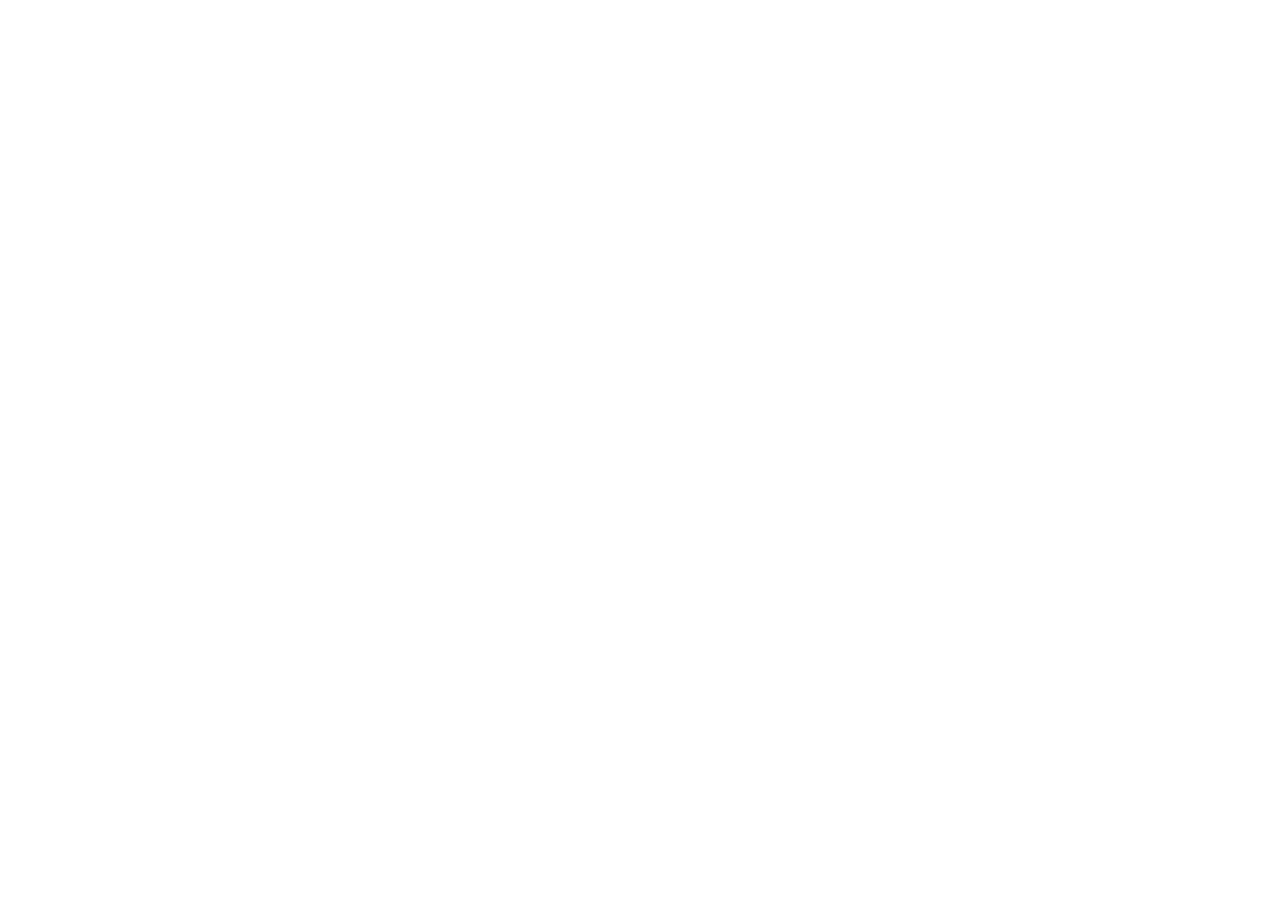
==== commit 04082da4: "fff" ====
--- a/index.html
+++ b/index.html
@@ -11,12 +11,20 @@
     background: linear-gradient(135deg, #0f1720 0%, #1f3a5f 50%, #0f1720 100%);
     color: #e6edf3;
     font-family: 'Segoe UI', Tahoma, Geneva, Verdana, sans-serif;
+    font-size: 16px;
 }
 header {
     background: linear-gradient(120deg, #0f1720, #1f3a5f);
-    padding: 60px 0;
+    padding: 40px 20px;
     text-align: center;
     border-bottom: 3px solid #00d4ff;
+}
+header h1 {
+    font-size: clamp(1.5rem, 5vw, 3.5rem);
+    margin-bottom: 10px;
+}
+header p {
+    font-size: clamp(1rem, 3vw, 1.25rem);
 }
 .card {
     background: rgba(23, 34, 48, 0.95);
@@ -25,6 +33,7 @@
     box-shadow: 0 10px 30px rgba(0, 0, 0, 0.5);
     transition: transform 0.3s ease, box-shadow 0.3s ease;
     color: #ffffff;
+    margin-bottom: clamp(12px, 2vw, 16px);
 }
 .card:hover {
     transform: translateY(-5px);
@@ -45,7 +54,7 @@
 footer {
     background: #0f1720;
     border-top: 1px solid #233244;
-    padding: 20px 0;
+    padding: clamp(15px, 2vw, 20px) 0;
 }
 .badge {
     font-size: 0.8em;
@@ -54,13 +63,15 @@
     background: linear-gradient(135deg, rgba(31, 58, 95, 0.8), rgba(23, 145, 178, 0.3));
     border: 2px solid rgba(0, 212, 255, 0.4);
     border-radius: 15px;
-    padding: 20px;
-    margin: 10px;
+    padding: clamp(12px, 3vw, 20px);
+    margin: clamp(6px, 2vw, 10px);
     cursor: pointer;
     transition: all 0.4s cubic-bezier(0.4, 0, 0.2, 1);
     text-align: center;
     position: relative;
     overflow: hidden;
+    flex: 1;
+    min-width: 100px;
 }
 .device-box::before {
     content: '';
@@ -89,36 +100,37 @@
     transform: scale(1.1);
 }
 .device-box .device-icon {
-    font-size: 32px;
-    margin-bottom: 10px;
+    font-size: clamp(24px, 5vw, 32px);
+    margin-bottom: clamp(6px, 1.5vw, 10px);
     display: inline-block;
     animation: float 3s ease-in-out infinite;
 }
 .device-box .device-name {
-    font-size: 0.95em;
+    font-size: clamp(0.75em, 2vw, 0.95em);
     font-weight: bold;
-    margin-bottom: 8px;
+    margin-bottom: clamp(6px, 1.5vw, 8px);
     color: #ffffff;
 }
 .device-box .device-ip {
-    font-size: 0.8em;
+    font-size: clamp(0.65em, 1.8vw, 0.8em);
     color: #00d4ff;
     font-family: 'Courier New', monospace;
     background: rgba(0, 212, 255, 0.1);
-    padding: 5px 8px;
+    padding: clamp(3px, 1vw, 5px) clamp(5px, 1.5vw, 8px);
     border-radius: 5px;
     display: inline-block;
+    word-break: break-all;
 }
 @keyframes float {
     0%, 100% { transform: translateY(0px); }
     50% { transform: translateY(-8px); }
 }
 .device-box .device-type {
-    font-size: 0.7em;
+    font-size: clamp(0.6em, 1.5vw, 0.7em);
     color: #90ee90;
-    margin-top: 8px;
-     text-transform: uppercase;
-    letter-spacing: 1px;
+    margin-top: clamp(6px, 1.5vw, 8px);
+    text-transform: uppercase;
+    letter-spacing: 0.5px;
 }
 .ping-animation {
     display: inline-block;
@@ -142,11 +154,11 @@
     display: flex;
     align-items: center;
     justify-content: center;
-    gap: 25px;
-    margin: 35px 0;
+    gap: clamp(12px, 3vw, 25px);
+    margin: clamp(20px, 5vw, 35px) 0;
     flex-wrap: wrap;
     background: rgba(0, 212, 255, 0.05);
-    padding: 25px;
+    padding: clamp(15px, 3vw, 25px);
     border-radius: 15px;
     border: 1px solid rgba(0, 212, 255, 0.2);
 }
@@ -154,11 +166,11 @@
     display: flex;
     flex-direction: column;
     align-items: center;
-    gap: 12px;
-    padding: 15px;
+    gap: clamp(8px, 2vw, 12px);
+    padding: clamp(10px, 2.5vw, 15px);
     background: rgba(31, 58, 95, 0.6);
     border-radius: 12px;
-    min-width: 140px;
+    min-width: clamp(100px, 20vw, 140px);
     border: 2px solid rgba(0, 212, 255, 0.3);
     position: relative;
 }
@@ -168,7 +180,7 @@
     animation: pulse 2s infinite;
 }
 .device-endpoint .endpoint-icon {
-    font-size: 40px;
+    font-size: clamp(28px, 8vw, 40px);
     animation: bounce 2s ease-in-out infinite;
 }
 @keyframes bounce {
@@ -177,11 +189,11 @@
 }
 .device-endpoint .endpoint-name {
     font-weight: bold;
-    font-size: 0.95em;
+    font-size: clamp(0.85em, 2vw, 0.95em);
     color: #ffffff;
 }
 .device-endpoint .endpoint-ip {
-    font-size: 0.85em;
+    font-size: clamp(0.75em, 1.8vw, 0.85em);
     color: #00d4ff;
     font-family: 'Courier New', monospace;
 }
@@ -209,11 +221,11 @@
     100% { left: 100%; }
 }
 .connection-label {
-    padding: 8px 15px;
+    padding: clamp(6px, 1.5vw, 8px) clamp(10px, 2vw, 15px);
     background: rgba(255, 183, 0, 0.2);
     border: 1px solid rgba(255, 183, 0, 0.5);
     border-radius: 8px;
-    font-size: 0.85em;
+    font-size: clamp(0.7em, 1.8vw, 0.85em);
     color: #ffb700;
     font-weight: bold;
     white-space: nowrap;
@@ -222,8 +234,8 @@
     background: linear-gradient(135deg, rgba(0, 212, 255, 0.15), rgba(23, 145, 178, 0.1));
     border: 2px solid rgba(0, 212, 255, 0.4);
     border-radius: 15px;
-    padding: 25px;
-    margin: 20px 0;
+    padding: clamp(15px, 3vw, 25px);
+    margin: clamp(15px, 3vw, 20px) 0;
     animation: slideInResult 0.6s cubic-bezier(0.34, 1.56, 0.64, 1);
     box-shadow: 0 20px 40px rgba(0, 0, 0, 0.3);
 }
@@ -241,12 +253,14 @@
     display: flex;
     justify-content: space-between;
     align-items: center;
-    margin-bottom: 25px;
-    padding-bottom: 15px;
+    margin-bottom: clamp(15px, 3vw, 25px);
+    padding-bottom: clamp(10px, 2vw, 15px);
     border-bottom: 2px solid rgba(0, 212, 255, 0.3);
+    flex-wrap: wrap;
+    gap: 10px;
 }
 .ping-result-header h5 {
-    font-size: 1.3em;
+    font-size: clamp(1em, 3vw, 1.3em);
     margin: 0;
     color: #00d4ff;
 }
@@ -256,15 +270,15 @@
     gap: 10px;
 }
 .result-status-icon {
-    font-size: 28px;
+    font-size: clamp(20px, 5vw, 28px);
 }
 .status-badge {
     display: inline-block;
-    padding: 8px 16px;
+    padding: clamp(6px, 1.5vw, 8px) clamp(12px, 2vw, 16px);
     border-radius: 25px;
     font-weight: bold;
-    font-size: 0.9em;
-    letter-spacing: 1px;
+    font-size: clamp(0.75em, 2vw, 0.9em);
+    letter-spacing: 0.5px;
     text-transform: uppercase;
 }
 .status-online { 
@@ -279,32 +293,27 @@
 }
 .metric-row {
     display: grid;
-    grid-template-columns: repeat(auto-fit, minmax(200px, 1fr));
-    gap: 20px;
-    margin: 20px 0;
+    grid-template-columns: repeat(auto-fit, minmax(150px, 1fr));
+    gap: clamp(12px, 2vw, 20px);
+    margin: clamp(15px, 3vw, 20px) 0;
 }
 .metric-card {
     background: rgba(31, 58, 95, 0.6);
     border: 1px solid rgba(0, 212, 255, 0.3);
     border-radius: 10px;
-    padding: 15px;
+    padding: clamp(12px, 2vw, 15px);
     text-align: center;
     transition: all 0.3s ease;
 }
-.metric-card:hover {
-    border-color: #00d4ff;
-    box-shadow: 0 0 15px rgba(0, 212, 255, 0.3);
-    transform: translateY(-5px);
-}
 .metric-label {
-    font-size: 0.85em;
+    font-size: clamp(0.7em, 1.8vw, 0.85em);
     color: #b0c4de;
-    margin-bottom: 8px;
+    margin-bottom: clamp(6px, 1.5vw, 8px);
     text-transform: uppercase;
-    letter-spacing: 1px;
+    letter-spacing: 0.5px;
 }
 .metric-value {
-    font-size: 1.8em;
+    font-size: clamp(1.3em, 4vw, 1.8em);
     color: #00d4ff;
     font-weight: bold;
 }
@@ -317,21 +326,267 @@
 }
 .analysis-grid {
     display: grid;
-    grid-template-columns: repeat(auto-fit, minmax(250px, 1fr));
-    gap: 15px;
-    margin-top: 15px;
+    grid-template-columns: repeat(auto-fit, minmax(200px, 1fr));
+    gap: clamp(12px, 2vw, 15px);
+    margin-top: clamp(12px, 2vw, 15px);
 }
 .analysis-item {
     background: rgba(0, 212, 255, 0.05);
     border-left: 3px solid #00d4ff;
-    padding: 12px;
+    padding: clamp(10px, 2vw, 12px);
     border-radius: 5px;
-    font-size: 0.9em;
+    font-size: clamp(0.8em, 1.8vw, 0.9em);
 }
 .analysis-item strong {
     color: #00d4ff;
 }
-</style>
+
+/* =================== MEDIA QUERIES RESPONSIVAS =================== */
+
+/* Pantallas muy pequeñas (Mobile: menos de 480px) */
+@media (max-width: 480px) {
+    .container {
+        padding-left: 12px;
+        padding-right: 12px;
+    }
+    
+    .card {
+        border-radius: 10px;
+        margin-bottom: 15px;
+    }
+    
+    header h1 {
+        font-size: 1.5rem;
+    }
+    
+    header p {
+        font-size: 0.95rem;
+    }
+    
+    .device-box {
+        padding: 12px;
+        margin: 6px;
+        min-width: 100px;
+        max-width: 150px;
+    }
+    
+    .device-box .device-icon {
+        font-size: 24px;
+        margin-bottom: 6px;
+    }
+    
+    .device-box .device-name {
+        font-size: 0.75em;
+    }
+    
+    .device-box .device-ip {
+        font-size: 0.65em;
+        padding: 3px 5px;
+    }
+    
+    #sourceDevices, #destDevices {
+        min-height: 220px !important;
+    }
+    
+    .ping-path {
+        gap: 12px;
+        padding: 15px;
+        margin: 20px 0;
+    }
+    
+    .device-endpoint {
+        min-width: 110px;
+        padding: 10px;
+    }
+    
+    .device-endpoint .endpoint-icon {
+        font-size: 28px;
+    }
+    
+    .device-endpoint .endpoint-name {
+        font-size: 0.85em;
+    }
+    
+    .device-endpoint .endpoint-ip {
+        font-size: 0.75em;
+    }
+    
+    .connection-label {
+        font-size: 0.7em;
+        padding: 5px 10px;
+    }
+    
+    .connection-line {
+        min-width: 40px;
+    }
+    
+    .metric-row {
+        grid-template-columns: repeat(2, 1fr);
+        gap: 12px;
+    }
+    
+    .metric-card {
+        padding: 12px;
+    }
+    
+    .metric-label {
+        font-size: 0.7em;
+    }
+    
+    .metric-value {
+        font-size: 1.3em;
+    }
+    
+    .ping-result {
+        padding: 15px;
+        border-radius: 12px;
+    }
+    
+    .ping-result-header {
+        flex-direction: column;
+        gap: 10px;
+    }
+    
+    .ping-result-header h5 {
+        font-size: 1.1em;
+    }
+    
+    .status-badge {
+        font-size: 0.8em;
+        padding: 6px 12px;
+    }
+    
+    .analysis-grid {
+        grid-template-columns: 1fr;
+        gap: 10px;
+    }
+    
+    .analysis-item {
+        padding: 10px;
+        font-size: 0.85em;
+    }
+    
+    table {
+        font-size: 0.8em;
+    }
+    
+    .table th, .table td {
+        padding: 0.5rem;
+    }
+    
+    .btn-lg {
+        font-size: 0.95rem;
+        padding: 10px 20px !important;
+    }
+}
+
+/* Tablets (481px - 768px) */
+@media (min-width: 481px) and (max-width: 768px) {
+    .container {
+        padding-left: 15px;
+        padding-right: 15px;
+    }
+    
+    header h1 {
+        font-size: 2rem;
+    }
+    
+    header p {
+        font-size: 1.05rem;
+    }
+    
+    .device-box {
+        padding: 15px;
+        margin: 8px;
+        min-width: 130px;
+        max-width: 170px;
+    }
+    
+    .device-box .device-icon {
+        font-size: 28px;
+    }
+    
+    .device-box .device-name {
+        font-size: 0.85em;
+    }
+    
+    #sourceDevices, #destDevices {
+        min-height: 250px !important;
+    }
+    
+    .ping-path {
+        gap: 15px;
+        padding: 20px;
+    }
+    
+    .device-endpoint {
+        min-width: 120px;
+    }
+    
+    .device-endpoint .endpoint-icon {
+        font-size: 32px;
+    }
+    
+    .metric-row {
+        grid-template-columns: repeat(2, 1fr);
+        gap: 15px;
+    }
+    
+    .metric-card {
+        padding: 13px;
+    }
+    
+    .metric-label {
+        font-size: 0.8em;
+    }
+    
+    .metric-value {
+        font-size: 1.5em;
+    }
+    
+    .analysis-grid {
+        grid-template-columns: repeat(2, 1fr);
+    }
+    
+    table {
+        font-size: 0.9em;
+    }
+    
+    .btn-lg {
+        font-size: 1rem;
+        padding: 11px 30px !important;
+    }
+}
+
+/* Desktop (769px en adelante) */
+@media (min-width: 769px) {
+    .device-box {
+        max-width: 180px;
+    }
+    
+    .device-box:hover {
+        transform: translateY(-8px) scale(1.08);
+    }
+    
+    .device-box.selected {
+        transform: scale(1.1);
+    }
+    
+    .metric-row {
+        grid-template-columns: repeat(4, 1fr);
+    }
+    
+    .analysis-grid {
+        grid-template-columns: repeat(3, 1fr);
+    }
+}
+
+/* Pantallas grande (1200px en adelante) */
+@media (min-width: 1200px) {
+    .container {
+        max-width: 1140px;
+    }
+}
 </head>
 
 <body>
@@ -751,27 +1006,27 @@
 
 <div class="card mb-4 shadow-lg">
 <div class="card-header bg-success text-white">
-<h2>Simulador de Comunicación de Red - Herramienta de Diagnóstico</h2>
+<h2 style="font-size: clamp(1.3rem, 4vw, 2rem); margin: 0;">Simulador de Comunicación de Red - Herramienta de Diagnóstico</h2>
 </div>
 <div class="card-body text-white">
-<p class="card-text mb-4" style="font-size: 1.05em;">Utiliza esta herramienta interactiva para simular comunicación entre diferentes dispositivos conectados a la red. Selecciona un dispositivo de origen y otro de destino para visualizar la ruta de comunicación, latencia estimada y análisis detallado.</p>
+<p class="card-text mb-4" style="font-size: clamp(0.95rem, 2.5vw, 1.05rem); line-height: 1.6;">Utiliza esta herramienta interactiva para simular comunicación entre diferentes dispositivos conectados a la red. Selecciona un dispositivo de origen y otro de destino para visualizar la ruta de comunicación, latencia estimada y análisis detallado.</p>
 
 <div class="card bg-dark mb-4" style="border: 2px solid rgba(0, 212, 255, 0.3); border-radius: 12px;">
 <div class="card-header bg-info text-white" style="border-radius: 10px 10px 0 0;">
-<h5 style="margin: 0;">📊 Base de Datos de Dispositivos Conectados</h5>
-</div>
-<div class="card-body">
+<h5 style="margin: 0; font-size: clamp(1em, 2.5vw, 1.25rem);">📊 Base de Datos de Dispositivos Conectados</h5>
+</div>
+<div class="card-body" style="padding: clamp(12px, 2vw, 15px); overflow-x: auto;">
 <div class="table-responsive">
-<table class="table table-striped table-dark table-sm" style="margin: 0;">
+<table class="table table-striped table-dark table-sm" style="margin: 0; font-size: clamp(0.8em, 1.8vw, 0.95em);">
 <thead style="background: rgba(0, 212, 255, 0.2);">
 <tr>
-<th style="color: #00d4ff; border-bottom: 2px solid rgba(0, 212, 255, 0.5);">ID</th>
-<th style="color: #00d4ff; border-bottom: 2px solid rgba(0, 212, 255, 0.5);">Dispositivo</th>
-<th style="color: #00d4ff; border-bottom: 2px solid rgba(0, 212, 255, 0.5);">Dirección IP</th>
-<th style="color: #00d4ff; border-bottom: 2px solid rgba(0, 212, 255, 0.5);">VLAN</th>
-<th style="color: #00d4ff; border-bottom: 2px solid rgba(0, 212, 255, 0.5);">Ubicación</th>
-<th style="color: #00d4ff; border-bottom: 2px solid rgba(0, 212, 255, 0.5);">Tipo</th>
-<th style="color: #00d4ff; border-bottom: 2px solid rgba(0, 212, 255, 0.5);">Estado</th>
+<th style="color: #00d4ff; border-bottom: 2px solid rgba(0, 212, 255, 0.5); padding: clamp(0.4rem, 1vw, 0.75rem);">ID</th>
+<th style="color: #00d4ff; border-bottom: 2px solid rgba(0, 212, 255, 0.5); padding: clamp(0.4rem, 1vw, 0.75rem);">Dispositivo</th>
+<th style="color: #00d4ff; border-bottom: 2px solid rgba(0, 212, 255, 0.5); padding: clamp(0.4rem, 1vw, 0.75rem);">Dirección IP</th>
+<th style="color: #00d4ff; border-bottom: 2px solid rgba(0, 212, 255, 0.5); padding: clamp(0.4rem, 1vw, 0.75rem);">VLAN</th>
+<th style="color: #00d4ff; border-bottom: 2px solid rgba(0, 212, 255, 0.5); padding: clamp(0.4rem, 1vw, 0.75rem);">Ubicación</th>
+<th style="color: #00d4ff; border-bottom: 2px solid rgba(0, 212, 255, 0.5); padding: clamp(0.4rem, 1vw, 0.75rem);">Tipo</th>
+<th style="color: #00d4ff; border-bottom: 2px solid rgba(0, 212, 255, 0.5); padding: clamp(0.4rem, 1vw, 0.75rem);">Estado</th>
 </tr>
 </thead>
 <tbody id="deviceTableBody">
@@ -782,17 +1037,17 @@
 </div>
 </div>
 
-<div style="background: rgba(0, 212, 255, 0.08); padding: 20px; border-radius: 12px; border: 1px solid rgba(0, 212, 255, 0.3); margin-bottom: 25px;">
+<div style="background: rgba(0, 212, 255, 0.08); padding: clamp(15px, 3vw, 20px); border-radius: 12px; border: 1px solid rgba(0, 212, 255, 0.3); margin-bottom: 25px;">
 <div class="row g-3">
-<div class="col-md-6">
-<label class="form-label fw-bold" style="font-size: 1.1em; color: #00d4ff; letter-spacing: 1px; text-transform: uppercase;">Dispositivo Origen</label>
-<div id="sourceDevices" class="d-flex flex-wrap gap-2" style="min-height: 280px; align-content: flex-start;">
+<div class="col-12 col-lg-6">
+<label class="form-label fw-bold" style="font-size: clamp(0.95em, 2vw, 1.1em); color: #00d4ff; letter-spacing: 1px; text-transform: uppercase;">Dispositivo Origen</label>
+<div id="sourceDevices" class="d-flex flex-wrap gap-2" style="min-height: clamp(200px, 50vw, 280px); align-content: flex-start;">
 <!-- Se llena dinámicamente con JavaScript -->
 </div>
 </div>
-<div class="col-md-6">
-<label class="form-label fw-bold" style="font-size: 1.1em; color: #00d4ff; letter-spacing: 1px; text-transform: uppercase;">Dispositivo Destino</label>
-<div id="destDevices" class="d-flex flex-wrap gap-2" style="min-height: 280px; align-content: flex-start;">
+<div class="col-12 col-lg-6">
+<label class="form-label fw-bold" style="font-size: clamp(0.95em, 2vw, 1.1em); color: #00d4ff; letter-spacing: 1px; text-transform: uppercase;">Dispositivo Destino</label>
+<div id="destDevices" class="d-flex flex-wrap gap-2" style="min-height: clamp(200px, 50vw, 280px); align-content: flex-start;">
 <!-- Se llena dinámicamente con JavaScript -->
 </div>
 </div>
@@ -800,11 +1055,11 @@
 </div>
 
 <div class="d-grid gap-2 d-md-flex justify-content-md-center mb-4">
-<button class="btn btn-lg" onclick="simulatePing()" id="pingBtn" style="background: linear-gradient(135deg, #00d4ff, #0099cc); border: none; font-weight: bold; letter-spacing: 1px; padding: 12px 40px; font-size: 1.1em; transition: all 0.3s ease;">
+<button class="btn btn-lg" onclick="simulatePing()" id="pingBtn" style="background: linear-gradient(135deg, #00d4ff, #0099cc); border: none; font-weight: bold; letter-spacing: 1px; padding: clamp(10px 20px, 2vw, 12px 40px); font-size: clamp(0.95rem, 2vw, 1.1rem); transition: all 0.3s ease;">
 <span class="spinner-border spinner-border-sm me-2" id="pingSpinner" style="display:none;"></span>
 🚀 Ejecutar Ping
 </button>
-<button class="btn btn-lg btn-secondary" onclick="resetPing()" style="font-weight: bold; letter-spacing: 1px; padding: 12px 40px; font-size: 1.1em;">
+<button class="btn btn-lg btn-secondary" onclick="resetPing()" style="font-weight: bold; letter-spacing: 1px; padding: clamp(10px 20px, 2vw, 12px 40px); font-size: clamp(0.95rem, 2vw, 1.1rem);">
 🔄 Limpiar Resultados
 </button>
 </div>
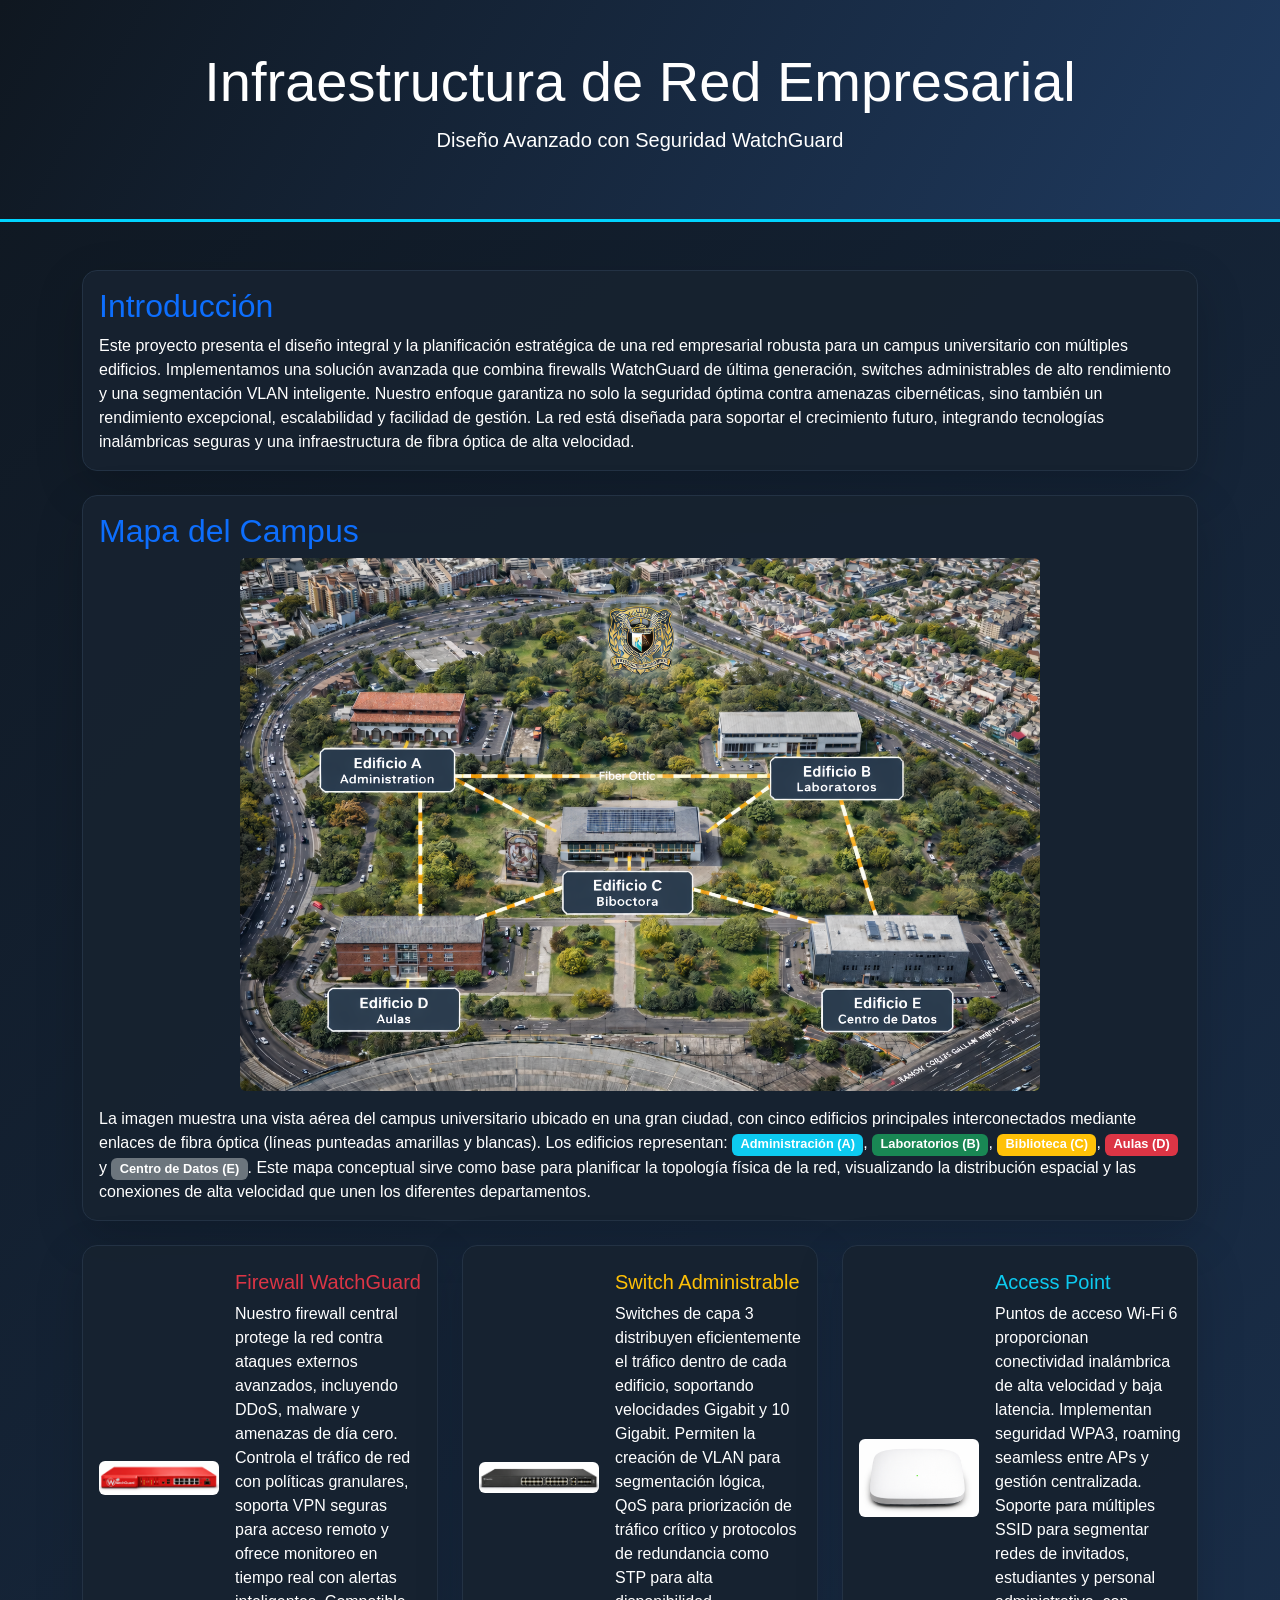
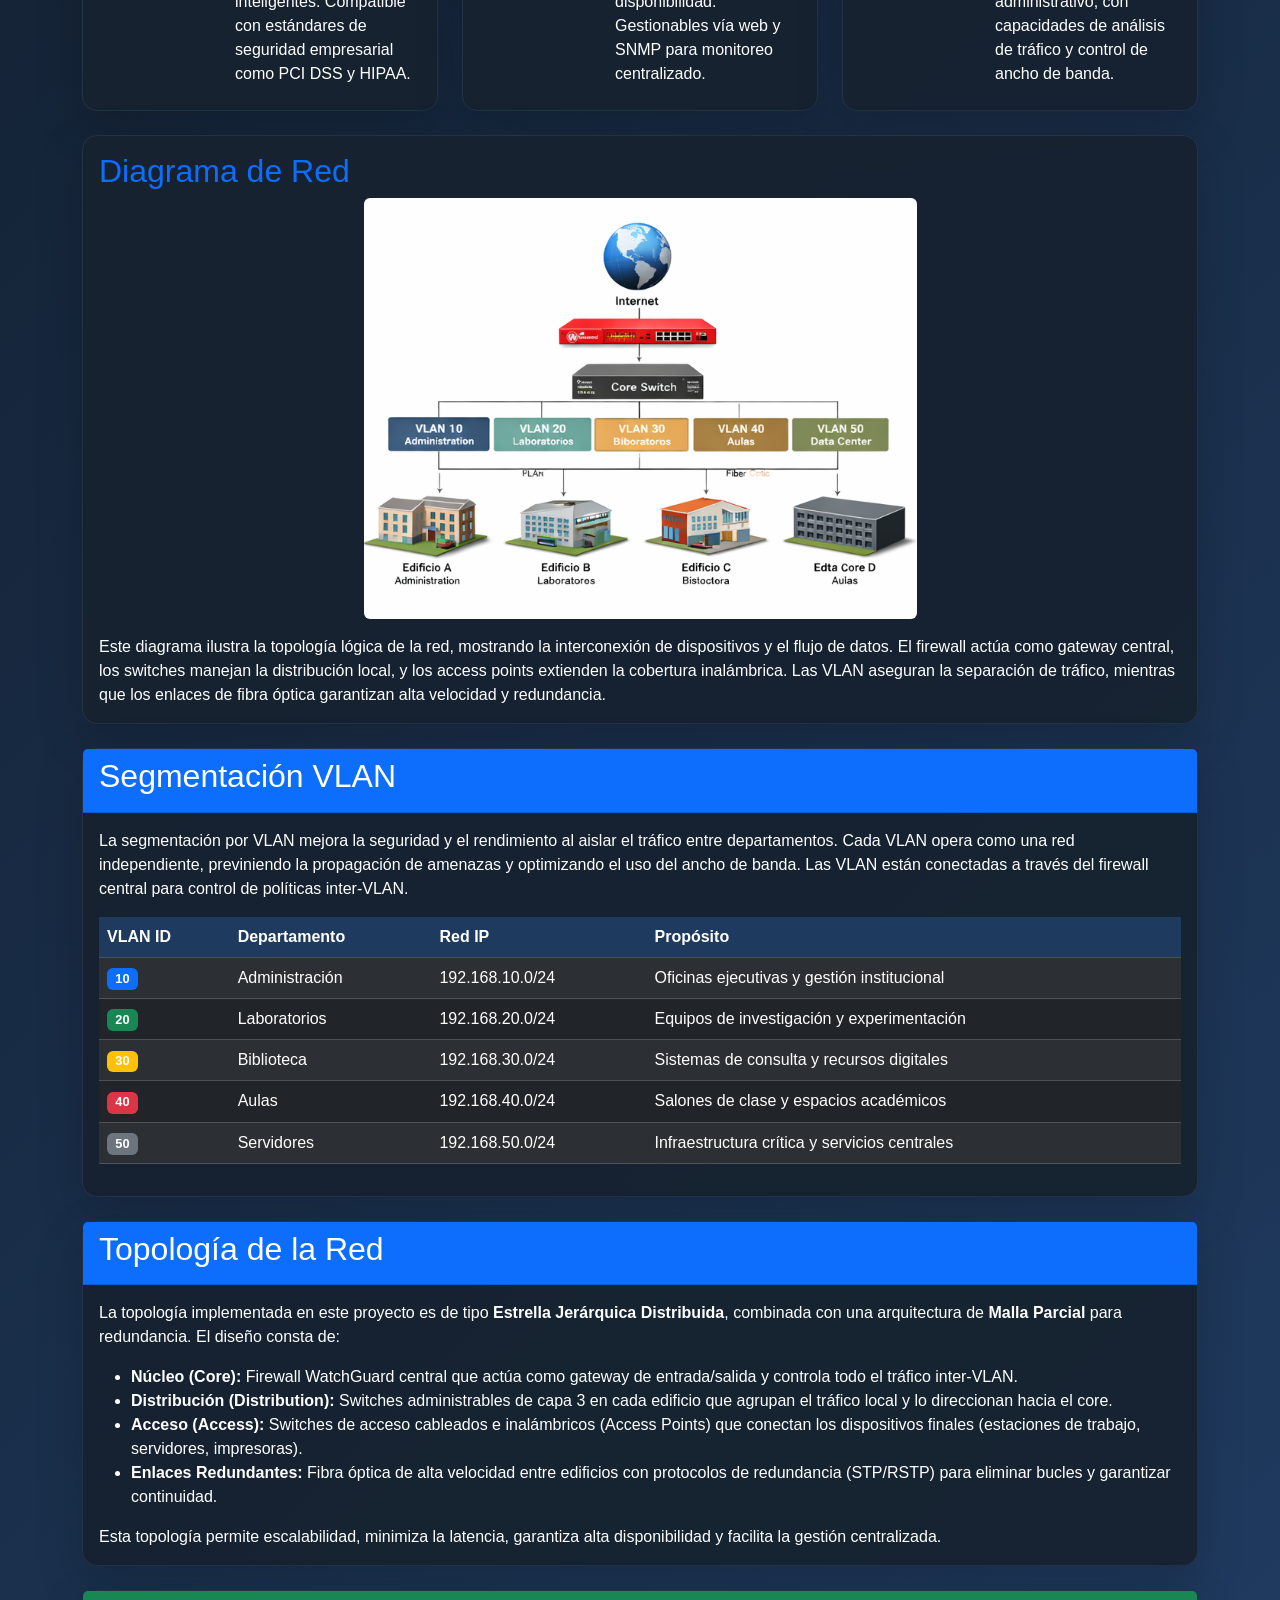
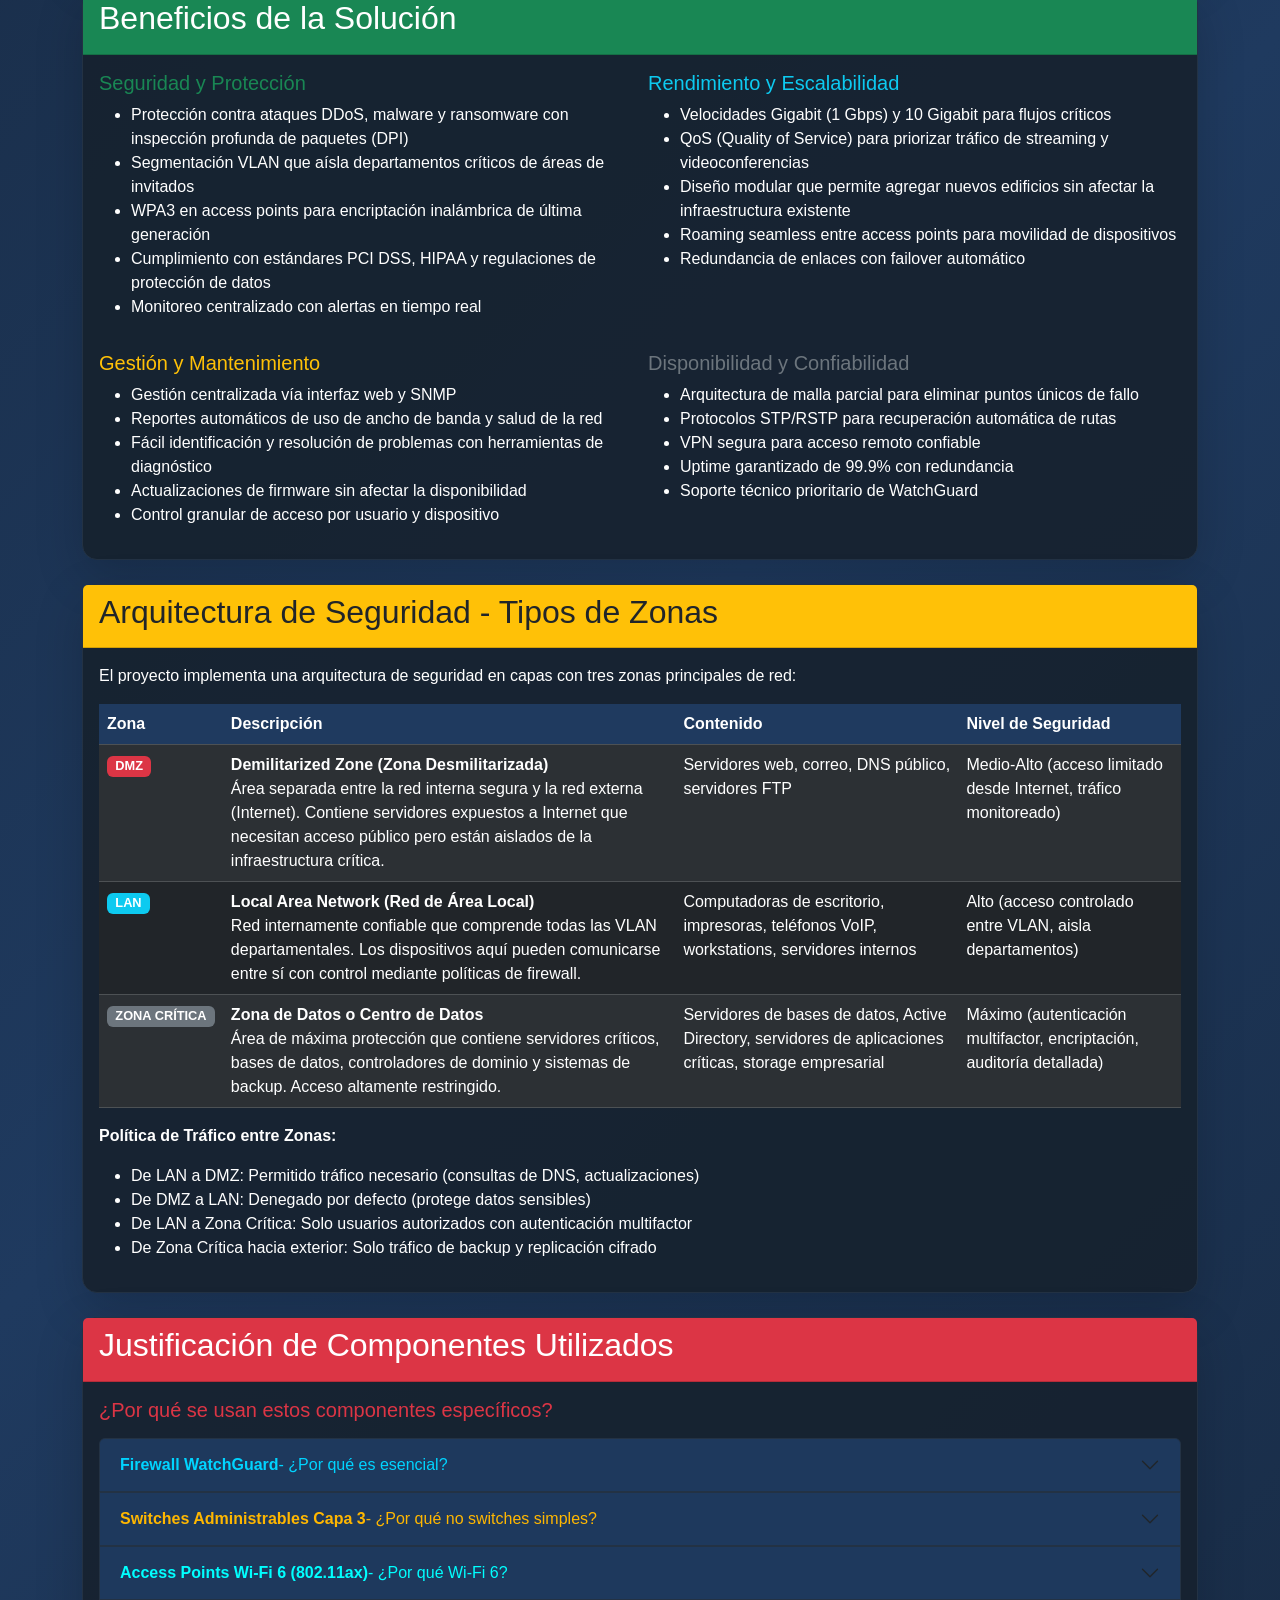
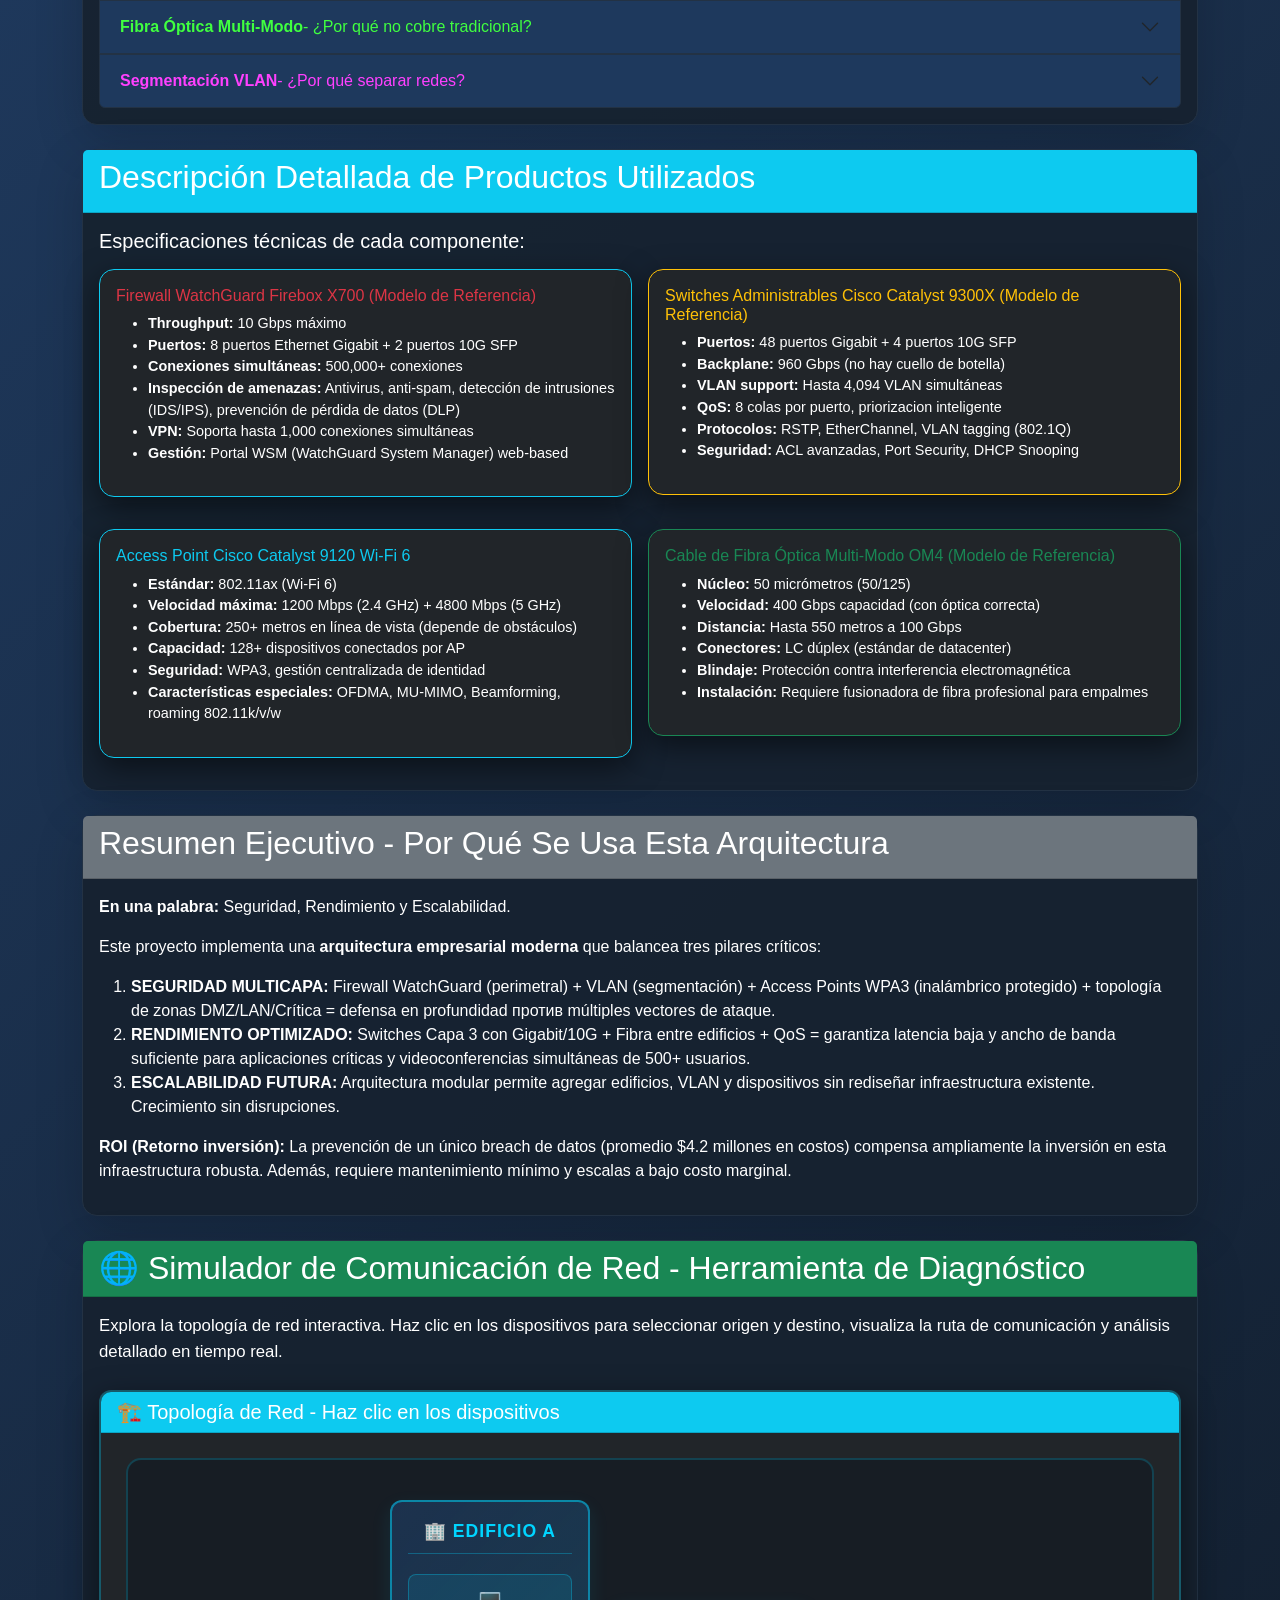
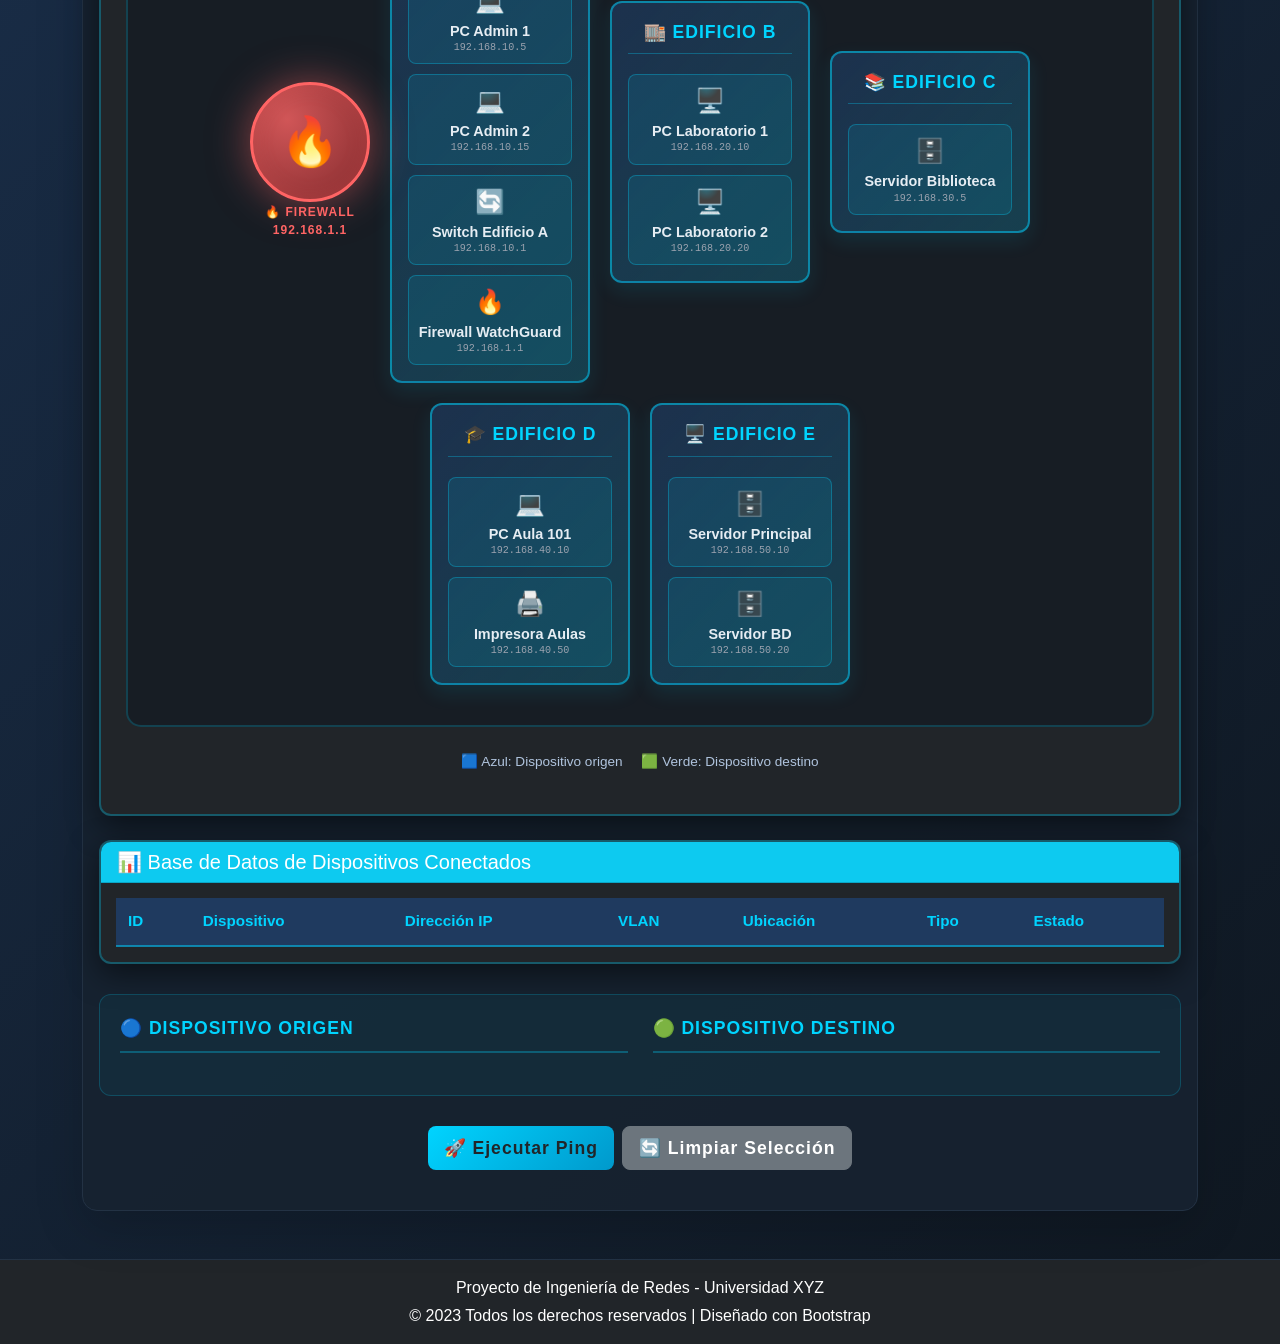
==== commit 0073e64e: "final" ====
--- a/index.html
+++ b/index.html
@@ -6,6 +6,8 @@
 <meta name="viewport" content="width=device-width, initial-scale=1.0">
 <title>Proyecto de Red Empresarial</title>
 <link href="https://cdn.jsdelivr.net/npm/bootstrap@5.3.0/dist/css/bootstrap.min.css" rel="stylesheet">
+<link href="css/simulator.css" rel="stylesheet">
+<link href="css/topology-diagram.css" rel="stylesheet">
 <style>
 body {
     background: linear-gradient(135deg, #0f1720 0%, #1f3a5f 50%, #0f1720 100%);
@@ -587,6 +589,7 @@
         max-width: 1140px;
     }
 }
+</style>
 </head>
 
 <body>
@@ -1006,11 +1009,28 @@
 
 <div class="card mb-4 shadow-lg">
 <div class="card-header bg-success text-white">
-<h2 style="font-size: clamp(1.3rem, 4vw, 2rem); margin: 0;">Simulador de Comunicación de Red - Herramienta de Diagnóstico</h2>
+<h2 style="font-size: clamp(1.3rem, 4vw, 2rem); margin: 0;">🌐 Simulador de Comunicación de Red - Herramienta de Diagnóstico</h2>
 </div>
 <div class="card-body text-white">
-<p class="card-text mb-4" style="font-size: clamp(0.95rem, 2.5vw, 1.05rem); line-height: 1.6;">Utiliza esta herramienta interactiva para simular comunicación entre diferentes dispositivos conectados a la red. Selecciona un dispositivo de origen y otro de destino para visualizar la ruta de comunicación, latencia estimada y análisis detallado.</p>
-
+<p class="card-text mb-4" style="font-size: clamp(0.95rem, 2.5vw, 1.05rem); line-height: 1.6;">Explora la topología de red interactiva. Haz clic en los dispositivos para seleccionar origen y destino, visualiza la ruta de comunicación y análisis detallado en tiempo real.</p>
+
+<!-- DIAGRAMA DE TOPOLOGÍA VISUAL -->
+<div class="card bg-dark mb-4" style="border: 2px solid rgba(0, 212, 255, 0.3); border-radius: 12px;">
+<div class="card-header bg-info text-white" style="border-radius: 10px 10px 0 0;">
+<h5 style="margin: 0; font-size: clamp(1em, 2.5vw, 1.25rem);">🏗️ Topología de Red - Haz clic en los dispositivos</h5>
+</div>
+<div class="card-body" style="padding: clamp(15px, 3vw, 25px);">
+<div id="topologyDiagram" class="topology-container">
+<!-- Se renderiza dinámicamente con JavaScript -->
+</div>
+<p style="font-size: 0.85em; color: #b0c4de; margin-top: 15px; text-align: center;">
+<span style="display: inline-block; margin-right: 15px;">🟦 Azul: Dispositivo origen</span>
+<span style="display: inline-block;">🟩 Verde: Dispositivo destino</span>
+</p>
+</div>
+</div>
+
+<!-- TABLA DE DISPOSITIVOS -->
 <div class="card bg-dark mb-4" style="border: 2px solid rgba(0, 212, 255, 0.3); border-radius: 12px;">
 <div class="card-header bg-info text-white" style="border-radius: 10px 10px 0 0;">
 <h5 style="margin: 0; font-size: clamp(1em, 2.5vw, 1.25rem);">📊 Base de Datos de Dispositivos Conectados</h5>
@@ -1037,33 +1057,34 @@
 </div>
 </div>
 
-<div style="background: rgba(0, 212, 255, 0.08); padding: clamp(15px, 3vw, 20px); border-radius: 12px; border: 1px solid rgba(0, 212, 255, 0.3); margin-bottom: 25px;">
-<div class="row g-3">
-<div class="col-12 col-lg-6">
-<label class="form-label fw-bold" style="font-size: clamp(0.95em, 2vw, 1.1em); color: #00d4ff; letter-spacing: 1px; text-transform: uppercase;">Dispositivo Origen</label>
-<div id="sourceDevices" class="d-flex flex-wrap gap-2" style="min-height: clamp(200px, 50vw, 280px); align-content: flex-start;">
+<!-- SELECTORES DE DISPOSITIVOS MEJORADOS -->
+<div class="selection-zone">
+<div class="selection-column">
+<div class="selection-column-title">🔵 Dispositivo Origen</div>
+<div class="device-list" id="sourceDevicesList">
 <!-- Se llena dinámicamente con JavaScript -->
 </div>
 </div>
-<div class="col-12 col-lg-6">
-<label class="form-label fw-bold" style="font-size: clamp(0.95em, 2vw, 1.1em); color: #00d4ff; letter-spacing: 1px; text-transform: uppercase;">Dispositivo Destino</label>
-<div id="destDevices" class="d-flex flex-wrap gap-2" style="min-height: clamp(200px, 50vw, 280px); align-content: flex-start;">
+<div class="selection-column">
+<div class="selection-column-title">🟢 Dispositivo Destino</div>
+<div class="device-list" id="destDevicesList">
 <!-- Se llena dinámicamente con JavaScript -->
 </div>
 </div>
 </div>
-</div>
-
-<div class="d-grid gap-2 d-md-flex justify-content-md-center mb-4">
-<button class="btn btn-lg" onclick="simulatePing()" id="pingBtn" style="background: linear-gradient(135deg, #00d4ff, #0099cc); border: none; font-weight: bold; letter-spacing: 1px; padding: clamp(10px 20px, 2vw, 12px 40px); font-size: clamp(0.95rem, 2vw, 1.1rem); transition: all 0.3s ease;">
+
+<!-- BOTONES DE CONTROL -->
+<div class="d-grid gap-2 d-md-flex justify-content-md-center mb-4" style="margin-top: 25px;">
+<button class="btn btn-lg" onclick="simulatePingTopology()" id="pingBtn" style="background: linear-gradient(135deg, #00d4ff, #0099cc); border: none; font-weight: bold; letter-spacing: 1px; padding: clamp(10px 20px, 2vw, 12px 40px); font-size: clamp(0.95rem, 2vw, 1.1rem); transition: all 0.3s ease;">
 <span class="spinner-border spinner-border-sm me-2" id="pingSpinner" style="display:none;"></span>
 🚀 Ejecutar Ping
 </button>
-<button class="btn btn-lg btn-secondary" onclick="resetPing()" style="font-weight: bold; letter-spacing: 1px; padding: clamp(10px 20px, 2vw, 12px 40px); font-size: clamp(0.95rem, 2vw, 1.1rem);">
-🔄 Limpiar Resultados
+<button class="btn btn-lg btn-secondary" onclick="resetTopologySelection()" style="font-weight: bold; letter-spacing: 1px; padding: clamp(10px 20px, 2vw, 12px 40px); font-size: clamp(0.95rem, 2vw, 1.1rem);">
+🔄 Limpiar Selección
 </button>
 </div>
 
+<!-- RESULTADOS DE PING -->
 <div id="pingResults" class="mt-4">
 <!-- Resultados de ping aparecerán aquí -->
 </div>
@@ -1078,279 +1099,15 @@
 </footer>
 
 <script src="https://cdn.jsdelivr.net/npm/bootstrap@5.3.0/dist/js/bootstrap.bundle.min.js"></script>
-
+<script src="js/devices.js"></script>
+<script src="js/topology.js"></script>
+<script src="js/app.js"></script>
 <script>
-// Base de datos de dispositivos conectados
-const devices = [
-    { id: 1, name: 'PC Admin 1', ip: '192.168.10.5', vlan: 10, location: 'Edificio A - Piso 1', type: 'PC', status: 'online' },
-    { id: 2, name: 'PC Admin 2', ip: '192.168.10.15', vlan: 10, location: 'Edificio A - Piso 2', type: 'PC', status: 'online' },
-    { id: 3, name: 'PC Laboratorio 1', ip: '192.168.20.10', vlan: 20, location: 'Edificio B - Lab 01', type: 'Workstation', status: 'online' },
-    { id: 4, name: 'PC Laboratorio 2', ip: '192.168.20.20', vlan: 20, location: 'Edificio B - Lab 02', type: 'Workstation', status: 'online' },
-    { id: 5, name: 'Servidor Biblioteca', ip: '192.168.30.5', vlan: 30, location: 'Edificio C', type: 'Servidor', status: 'online' },
-    { id: 6, name: 'PC Aula 101', ip: '192.168.40.10', vlan: 40, location: 'Edificio D - Aula 101', type: 'PC', status: 'online' },
-    { id: 7, name: 'Impresora Aulas', ip: '192.168.40.50', vlan: 40, location: 'Edificio D - Pasillo', type: 'Impresora', status: 'online' },
-    { id: 8, name: 'Servidor Principal', ip: '192.168.50.10', vlan: 50, location: 'Edificio E - Cuarto 1', type: 'Servidor', status: 'online' },
-    { id: 9, name: 'Servidor BD', ip: '192.168.50.20', vlan: 50, location: 'Edificio E - Cuarto 2', type: 'Servidor', status: 'online' },
-    { id: 10, name: 'Switch Edificio A', ip: '192.168.10.1', vlan: 10, location: 'Edificio A - Cuarto Técnico', type: 'Switch', status: 'online' },
-    { id: 11, name: 'Access Point Patio', ip: '192.168.40.100', vlan: 40, location: 'Patio Central', type: 'Access Point', status: 'online' },
-    { id: 12, name: 'Firewall WatchGuard', ip: '192.168.1.1', vlan: 1, location: 'Edificio A - Sala de Control', type: 'Firewall', status: 'online' }
-];
-
-let selectedSource = null;
-let selectedDest = null;
-
-// Inicializar la interfaz
-function initializeInterface() {
-    populateDeviceTable();
-    populateDeviceSelectors();
-}
-
-// Llenar tabla de dispositivos
-function populateDeviceTable() {
-    const tbody = document.getElementById('deviceTableBody');
-    tbody.innerHTML = '';
-    devices.forEach(device => {
-        const row = `
-            <tr>
-                <td><strong>${device.id}</strong></td>
-                <td>${device.name}</td>
-                <td><code>${device.ip}</code></td>
-                <td><span class="badge bg-primary">${device.vlan}</span></td>
-                <td>${device.location}</td>
-                <td><span class="badge bg-info">${device.type}</span></td>
-                <td><span class="status-badge status-${device.status}">${device.status.toUpperCase()}</span></td>
-            </tr>
-        `;
-        tbody.innerHTML += row;
-    });
-}
-
-// Llenar selectores de dispositivos
-function populateDeviceSelectors() {
-    const sourceDiv = document.getElementById('sourceDevices');
-    const destDiv = document.getElementById('destDevices');
-    sourceDiv.innerHTML = '';
-    destDiv.innerHTML = '';
-    
-    devices.forEach(device => {
-        const sourceBtn = `
-            <button class="device-box" onclick="selectSource(${device.id}, this)" title="${device.ip}" style="position: relative; z-index: 1;">
-                <div class="device-icon">${getDeviceIcon(device.type)}</div>
-                <div class="device-name">${device.name}</div>
-                <div class="device-ip">${device.ip}</div>
-                <div class="device-type">${device.type}</div>
-            </button>
-        `;
-        sourceDiv.innerHTML += sourceBtn;
-        
-        const destBtn = `
-            <button class="device-box" onclick="selectDest(${device.id}, this)" title="${device.ip}" style="position: relative; z-index: 1;">
-                <div class="device-icon">${getDeviceIcon(device.type)}</div>
-                <div class="device-name">${device.name}</div>
-                <div class="device-ip">${device.ip}</div>
-                <div class="device-type">${device.type}</div>
-            </button>
-        `;
-        destDiv.innerHTML += destBtn;
-    });
-}
-
-// Obtener ícono según tipo de dispositivo
-function getDeviceIcon(type) {
-    const icons = {
-        'PC': '💻',
-        'Workstation': '🖥️',
-        'Servidor': '🗄️',
-        'Impresora': '🖨️',
-        'Switch': '🔄',
-        'Access Point': '📡',
-        'Firewall': '🔥'
-    };
-    return icons[type] || '📱';
-}
-
-// Seleccionar dispositivo origen
-function selectSource(deviceId, element) {
-    document.querySelectorAll('#sourceDevices .device-box').forEach(el => el.classList.remove('selected'));
-    element.classList.add('selected');
-    selectedSource = devices.find(d => d.id === deviceId);
-}
-
-// Seleccionar dispositivo destino
-function selectDest(deviceId, element) {
-    document.querySelectorAll('#destDevices .device-box').forEach(el => el.classList.remove('selected'));
-    element.classList.add('selected');
-    selectedDest = devices.find(d => d.id === deviceId);
-}
-
-// Simular ping
-function simulatePing() {
-    if (!selectedSource || !selectedDest) {
-        alert('Por favor selecciona un dispositivo de origen y destino');
-        return;
-    }
-    
-    if (selectedSource.id === selectedDest.id) {
-        alert('El origen y destino no pueden ser el mismo dispositivo');
-        return;
-    }
-    
-    const pingBtn = document.getElementById('pingBtn');
-    const pingSpinner = document.getElementById('pingSpinner');
-    pingBtn.disabled = true;
-    pingSpinner.style.display = 'inline-block';
-    
-    // Simular latencia de ping
-    setTimeout(() => {
-        displayPingResults();
-        pingBtn.disabled = false;
-        pingSpinner.style.display = 'none';
-    }, 2000);
-}
-
-// Mostrar resultados del ping
-function displayPingResults() {
-    const resultsDiv = document.getElementById('pingResults');
-    
-    // Calcular latencia realista basada en VLAN y tipo de dispositivo
-    let latency = Math.floor(Math.random() * 15) + 5; // 5-20ms por defecto
-    
-    // Aumentar latencia si están en diferente VLAN
-    if (selectedSource.vlan !== selectedDest.vlan) {
-        latency += Math.floor(Math.random() * 10) + 10; // +10-20ms adicionales
-    }
-    
-    // Aumentar latencia si debe pasar por firewall
-    if (selectedSource.vlan === 50 || selectedDest.vlan === 50) {
-        latency += Math.floor(Math.random() * 5) + 5;
-    }
-    
-    const status = selectedDest.status === 'online' ? 'EXITOSO' : 'FALLIDO';
-    const statusColor = selectedDest.status === 'online' ? 'status-online' : 'status-offline';
-    const statusIcon = selectedDest.status === 'online' ? '✓' : '✗';
-    
-    const routePath = calculateRoute(selectedSource, selectedDest);
-    const packetLoss = selectedDest.status === 'online' ? '0%' : '100%';
-    const bandwidth = Math.floor(Math.random() * 300 + 700);
-    const networkLoad = Math.floor(Math.random() * 30) + 20;
-    
-    let html = `
-        <div class="ping-result">
-            <div class="ping-result-header">
-                <h5>⚡ Resultado de Comunicación de Red</h5>
-                <div class="result-status">
-                    <span class="result-status-icon">${statusIcon}</span>
-                    <span class="status-badge ${statusColor}">${status}</span>
-                </div>
-            </div>
-            
-            <div class="route-container">
-                <p style="margin: 0 0 15px 0; color: #b0c4de; font-weight: bold; text-transform: uppercase; letter-spacing: 1px; font-size: 0.9em;">
-                    📍 Ruta de Comunicación
-                </p>
-                ${routePath}
-            </div>
-            
-            <div class="metric-row">
-                <div class="metric-card">
-                    <div class="metric-label">⏱️ Latencia Promedio</div>
-                    <div class="metric-value">${latency}<span style="font-size: 0.6em;">ms</span></div>
-                </div>
-                <div class="metric-card">
-                    <div class="metric-label">📤 Paquetes Enviados</div>
-                    <div class="metric-value">4<span style="font-size: 0.6em;"> PKT</span></div>
-                </div>
-                <div class="metric-card">
-                    <div class="metric-label">📥 Paquetes Recibidos</div>
-                    <div class="metric-value">4<span style="font-size: 0.6em;"> PKT</span></div>
-                </div>
-                <div class="metric-card">
-                    <div class="metric-label">📊 Pérdida de Paquetes</div>
-                    <div class="metric-value">${packetLoss}</div>
-                </div>
-            </div>
-            
-            <div style="border-top: 2px solid rgba(0, 212, 255, 0.2); padding-top: 20px; margin-top: 20px;">
-                <p style="margin-bottom: 15px; color: #00d4ff; font-weight: bold; text-transform: uppercase; letter-spacing: 1px; font-size: 0.9em;">
-                    🔍 Análisis Detallado
-                </p>
-                <div class="analysis-grid">
-                    <div class="analysis-item"><strong>Protocolo:</strong> ICMP</div>
-                    <div class="analysis-item"><strong>TTL (Time To Live):</strong> 64</div>
-                    <div class="analysis-item"><strong>Tamaño del paquete:</strong> 32 bytes</div>
-                    <div class="analysis-item"><strong>Ancho disponible:</strong> ${bandwidth} Mbps</div>
-                    <div class="analysis-item"><strong>Carga de red:</strong> ${networkLoad}%</div>
-                    <div class="analysis-item"><strong>Estado de seguridad:</strong> ✓ Permitido</div>
-                </div>
-            </div>
-        </div>
-    `;
-    
-    resultsDiv.innerHTML = html;
-    
-    // Agregar mensaje de finalización con animación
-    setTimeout(() => {
-        resultsDiv.innerHTML += `
-            <div class="alert alert-success" style="margin-top: 15px; border-radius: 10px; border: 2px solid #00ff00; background: rgba(0, 255, 0, 0.15);">
-                <strong style="color: #00ff00;">✓ Ping completado exitosamente</strong><br>
-                <span style="color: #e6edf3;">Latencia promedio: <strong>${latency}ms</strong> | Mín: <strong>${latency-2}ms</strong> | Máx: <strong>${latency+3}ms</strong></span>
-            </div>
-        `;
-    }, 1000);
-}
-
-// Calcular ruta de comunicación
-function calculateRoute(source, dest) {
-    const sameLAN = source.vlan === dest.vlan;
-    const firewall = devices.find(d => d.type === 'Firewall');
-    
-    let route = `
-        <div class="ping-path">
-            <div class="device-endpoint active">
-                <div class="endpoint-icon">${getDeviceIcon(source.type)}</div>
-                <div class="endpoint-name">${source.name}</div>
-                <div class="endpoint-ip">${source.ip}</div>
-            </div>
-    `;
-    
-    if (sameLAN) {
-        route += `
-            <div class="connection-line"></div>
-            <div class="connection-label">🔄 Switch Local VLAN ${source.vlan}</div>
-            <div class="connection-line"></div>
-        `;
-    } else {
-        route += `
-            <div class="connection-line"></div>
-            <div class="connection-label">🔥 Firewall Central</div>
-            <div class="connection-line"></div>
-            <div class="connection-label">🔄 Switch VLAN ${dest.vlan}</div>
-            <div class="connection-line"></div>
-        `;
-    }
-    
-    route += `
-            <div class="device-endpoint active">
-                <div class="endpoint-icon">${getDeviceIcon(dest.type)}</div>
-                <div class="endpoint-name">${dest.name}</div>
-                <div class="endpoint-ip">${dest.ip}</div>
-            </div>
-        </div>
-    `;
-    
-    return route;
-}
-
-// Limpiar resultados
-function resetPing() {
-    document.getElementById('pingResults').innerHTML = '';
-    selectedSource = null;
-    selectedDest = null;
-    document.querySelectorAll('.device-box').forEach(el => el.classList.remove('selected'));
-}
-
-// Inicializar cuando el documento esté listo
-document.addEventListener('DOMContentLoaded', initializeInterface);
+  // Inicializar interfaz al cargar la página
+  document.addEventListener('DOMContentLoaded', function() {
+    initializeTopologyInterface();
+    populateDeviceSelectorsList();
+  });
 </script>
 
 </body>
--- a/css/simulator.css
+++ b/css/simulator.css
@@ -0,0 +1,329 @@
+/* Estilos para dispositivos */
+.device-box {
+    background: linear-gradient(135deg, rgba(31, 58, 95, 0.8), rgba(23, 145, 178, 0.3));
+    border: 2px solid rgba(0, 212, 255, 0.4);
+    border-radius: 15px;
+    padding: clamp(12px, 3vw, 20px);
+    margin: clamp(6px, 2vw, 10px);
+    cursor: pointer;
+    transition: all 0.4s cubic-bezier(0.4, 0, 0.2, 1);
+    text-align: center;
+    position: relative;
+    overflow: hidden;
+    flex: 1;
+    min-width: 100px;
+}
+
+.device-box::before {
+    content: '';
+    position: absolute;
+    top: -50%;
+    right: -50%;
+    width: 100%;
+    height: 100%;
+    background: radial-gradient(circle, rgba(0, 212, 255, 0.3) 0%, transparent 70%);
+    opacity: 0;
+    transition: opacity 0.4s ease;
+}
+
+.device-box:hover {
+    background: linear-gradient(135deg, rgba(0, 212, 255, 0.2), rgba(23, 145, 178, 0.5));
+    border-color: #00d4ff;
+    transform: translateY(-8px) scale(1.08);
+    box-shadow: 0 15px 40px rgba(0, 212, 255, 0.3), inset 0 0 20px rgba(0, 212, 255, 0.1);
+}
+
+.device-box:hover::before {
+    opacity: 1;
+}
+
+.device-box.selected {
+    background: linear-gradient(135deg, rgba(0, 212, 255, 0.4), rgba(23, 145, 178, 0.7));
+    border-color: #00d4ff;
+    box-shadow: 0 0 30px rgba(0, 212, 255, 0.8), 0 0 60px rgba(0, 212, 255, 0.3), inset 0 0 20px rgba(0, 212, 255, 0.2);
+    transform: scale(1.1);
+}
+
+.device-box .device-icon {
+    font-size: clamp(24px, 5vw, 32px);
+    margin-bottom: clamp(6px, 1.5vw, 10px);
+    display: inline-block;
+    animation: float 3s ease-in-out infinite;
+}
+
+.device-box .device-name {
+    font-size: clamp(0.75em, 2vw, 0.95em);
+    font-weight: bold;
+    margin-bottom: clamp(6px, 1.5vw, 8px);
+    color: #ffffff;
+}
+
+.device-box .device-ip {
+    font-size: clamp(0.65em, 1.8vw, 0.8em);
+    color: #00d4ff;
+    font-family: 'Courier New', monospace;
+    background: rgba(0, 212, 255, 0.1);
+    padding: clamp(3px, 1vw, 5px) clamp(5px, 1.5vw, 8px);
+    border-radius: 5px;
+    display: inline-block;
+    word-break: break-all;
+}
+
+.device-box .device-type {
+    font-size: clamp(0.6em, 1.5vw, 0.7em);
+    color: #90ee90;
+    margin-top: clamp(6px, 1.5vw, 8px);
+    text-transform: uppercase;
+    letter-spacing: 0.5px;
+}
+
+/* Animaciones */
+@keyframes float {
+    0%, 100% { transform: translateY(0px); }
+    50% { transform: translateY(-8px); }
+}
+
+@keyframes pulse {
+    0% { box-shadow: 0 0 0 0 rgba(0, 212, 255, 0.7); }
+    70% { box-shadow: 0 0 0 20px rgba(0, 212, 255, 0); }
+    100% { box-shadow: 0 0 0 0 rgba(0, 212, 255, 0); }
+}
+
+@keyframes bounce {
+    0%, 100% { transform: translateY(0); }
+    50% { transform: translateY(-10px); }
+}
+
+@keyframes connectionFlow {
+    0% { left: -100%; }
+    100% { left: 100%; }
+}
+
+@keyframes slideInResult {
+    from { 
+        transform: translateY(30px) scale(0.95);
+        opacity: 0;
+    }
+    to { 
+        transform: translateY(0) scale(1);
+        opacity: 1;
+    }
+}
+
+/* Elementos de ruta */
+.ping-path {
+    display: flex;
+    align-items: center;
+    justify-content: center;
+    gap: clamp(12px, 3vw, 25px);
+    margin: clamp(20px, 5vw, 35px) 0;
+    flex-wrap: wrap;
+    background: rgba(0, 212, 255, 0.05);
+    padding: clamp(15px, 3vw, 25px);
+    border-radius: 15px;
+    border: 1px solid rgba(0, 212, 255, 0.2);
+}
+
+.device-endpoint {
+    display: flex;
+    flex-direction: column;
+    align-items: center;
+    gap: clamp(8px, 2vw, 12px);
+    padding: clamp(10px, 2.5vw, 15px);
+    background: rgba(31, 58, 95, 0.6);
+    border-radius: 12px;
+    min-width: clamp(100px, 20vw, 140px);
+    border: 2px solid rgba(0, 212, 255, 0.3);
+    position: relative;
+}
+
+.device-endpoint.active {
+    border-color: #00d4ff;
+    box-shadow: 0 0 20px rgba(0, 212, 255, 0.5);
+    animation: pulse 2s infinite;
+}
+
+.device-endpoint .endpoint-icon {
+    font-size: clamp(28px, 8vw, 40px);
+    animation: bounce 2s ease-in-out infinite;
+}
+
+.device-endpoint .endpoint-name {
+    font-weight: bold;
+    font-size: clamp(0.85em, 2vw, 0.95em);
+    color: #ffffff;
+}
+
+.device-endpoint .endpoint-ip {
+    font-size: clamp(0.75em, 1.8vw, 0.85em);
+    color: #00d4ff;
+    font-family: 'Courier New', monospace;
+}
+
+.connection-line {
+    flex: 1;
+    min-width: 100px;
+    height: 4px;
+    background: linear-gradient(90deg, #00d4ff, #ffb700);
+    border-radius: 2px;
+    position: relative;
+    overflow: hidden;
+}
+
+.connection-line::after {
+    content: '';
+    position: absolute;
+    top: 0;
+    left: -100%;
+    width: 100%;
+    height: 100%;
+    background: linear-gradient(90deg, transparent, rgba(255, 255, 255, 0.8), transparent);
+    animation: connectionFlow 2s infinite;
+}
+
+.connection-label {
+    padding: clamp(6px, 1.5vw, 8px) clamp(10px, 2vw, 15px);
+    background: rgba(255, 183, 0, 0.2);
+    border: 1px solid rgba(255, 183, 0, 0.5);
+    border-radius: 8px;
+    font-size: clamp(0.7em, 1.8vw, 0.85em);
+    color: #ffb700;
+    font-weight: bold;
+    white-space: nowrap;
+}
+
+/* Resultados */
+.ping-result {
+    background: linear-gradient(135deg, rgba(0, 212, 255, 0.15), rgba(23, 145, 178, 0.1));
+    border: 2px solid rgba(0, 212, 255, 0.4);
+    border-radius: 15px;
+    padding: clamp(15px, 3vw, 25px);
+    margin: clamp(15px, 3vw, 20px) 0;
+    animation: slideInResult 0.6s cubic-bezier(0.34, 1.56, 0.64, 1);
+    box-shadow: 0 20px 40px rgba(0, 0, 0, 0.3);
+}
+
+.ping-result-header {
+    display: flex;
+    justify-content: space-between;
+    align-items: center;
+    margin-bottom: clamp(15px, 3vw, 25px);
+    padding-bottom: clamp(10px, 2vw, 15px);
+    border-bottom: 2px solid rgba(0, 212, 255, 0.3);
+    flex-wrap: wrap;
+    gap: 10px;
+}
+
+.ping-result-header h5 {
+    font-size: clamp(1em, 3vw, 1.3em);
+    margin: 0;
+    color: #00d4ff;
+}
+
+.result-status {
+    display: flex;
+    align-items: center;
+    gap: 10px;
+}
+
+.result-status-icon {
+    font-size: clamp(20px, 5vw, 28px);
+}
+
+.status-badge {
+    display: inline-block;
+    padding: clamp(6px, 1.5vw, 8px) clamp(12px, 2vw, 16px);
+    border-radius: 25px;
+    font-weight: bold;
+    font-size: clamp(0.75em, 2vw, 0.9em);
+    letter-spacing: 0.5px;
+    text-transform: uppercase;
+}
+
+.status-online { 
+    background: linear-gradient(135deg, #00ff00, #00cc55);
+    color: #000;
+    box-shadow: 0 0 20px rgba(0, 255, 0, 0.5);
+}
+
+.status-offline { 
+    background: linear-gradient(135deg, #ff4444, #cc0000);
+    color: #fff;
+    box-shadow: 0 0 20px rgba(255, 68, 68, 0.5);
+}
+
+/* Métricas */
+.metric-row {
+    display: grid;
+    grid-template-columns: repeat(auto-fit, minmax(150px, 1fr));
+    gap: clamp(12px, 2vw, 20px);
+    margin: clamp(15px, 3vw, 20px) 0;
+}
+
+.metric-card {
+    background: rgba(31, 58, 95, 0.6);
+    border: 1px solid rgba(0, 212, 255, 0.3);
+    border-radius: 10px;
+    padding: clamp(12px, 2vw, 15px);
+    text-align: center;
+    transition: all 0.3s ease;
+}
+
+.metric-card:hover {
+    border-color: #00d4ff;
+    box-shadow: 0 0 15px rgba(0, 212, 255, 0.3);
+    transform: translateY(-5px);
+}
+
+.metric-label {
+    font-size: clamp(0.7em, 1.8vw, 0.85em);
+    color: #b0c4de;
+    margin-bottom: clamp(6px, 1.5vw, 8px);
+    text-transform: uppercase;
+    letter-spacing: 0.5px;
+}
+
+.metric-value {
+    font-size: clamp(1.3em, 4vw, 1.8em);
+    color: #00d4ff;
+    font-weight: bold;
+}
+
+.route-container {
+    background: rgba(31, 58, 95, 0.5);
+    border: 1px solid rgba(0, 212, 255, 0.3);
+    border-radius: 12px;
+    padding: clamp(12px, 2vw, 20px);
+    margin: clamp(12px, 2vw, 20px) 0;
+}
+
+.analysis-grid {
+    display: grid;
+    grid-template-columns: repeat(auto-fit, minmax(200px, 1fr));
+    gap: clamp(12px, 2vw, 15px);
+    margin-top: clamp(12px, 2vw, 15px);
+}
+
+.analysis-item {
+    background: rgba(0, 212, 255, 0.05);
+    border-left: 3px solid #00d4ff;
+    padding: clamp(10px, 2vw, 12px);
+    border-radius: 5px;
+    font-size: clamp(0.8em, 1.8vw, 0.9em);
+}
+
+.analysis-item strong {
+    color: #00d4ff;
+}
+
+/* Asegurar que el texto dentro de los acordeones de justificación sea legible */
+.accordion-body {
+    color: #e6edf3 !important;
+}
+
+/* Media Queries */
+@media (max-width: 768px) {
+    .device-box:hover {
+        transform: translateY(-4px) scale(1.02);
+    }
+}
--- a/css/topology-diagram.css
+++ b/css/topology-diagram.css
@@ -0,0 +1,344 @@
+/* Estilos para el diagrama de topología mejorado */
+
+.topology-container {
+    display: flex;
+    justify-content: center;
+    align-items: center;
+    gap: 20px;
+    flex-wrap: wrap;
+    padding: clamp(20px, 4vw, 40px);
+    background: rgba(15, 23, 32, 0.5);
+    border-radius: 15px;
+    margin-bottom: 25px;
+    border: 2px solid rgba(0, 212, 255, 0.2);
+    min-height: 400px;
+    position: relative;
+}
+
+/* Centro - Firewall con conexiones */
+.firewall-center {
+    display: flex;
+    justify-content: center;
+    align-items: center;
+    width: 120px;
+    height: 120px;
+    background: radial-gradient(circle at 30% 30%, rgba(255, 100, 100, 0.8), rgba(200, 50, 50, 0.6));
+    border: 3px solid #ff6464;
+    border-radius: 50%;
+    font-size: 48px;
+    box-shadow: 0 0 40px rgba(255, 100, 100, 0.5), inset 0 0 20px rgba(255, 100, 100, 0.2);
+    position: relative;
+    z-index: 10;
+    animation: pulse-firewall 2s ease-in-out infinite;
+}
+
+@keyframes pulse-firewall {
+    0%, 100% {
+        box-shadow: 0 0 40px rgba(255, 100, 100, 0.5), inset 0 0 20px rgba(255, 100, 100, 0.2);
+        transform: scale(1);
+    }
+    50% {
+        box-shadow: 0 0 60px rgba(255, 100, 100, 0.8), inset 0 0 30px rgba(255, 100, 100, 0.3);
+        transform: scale(1.05);
+    }
+}
+
+.firewall-center-label {
+    position: absolute;
+    bottom: -40px;
+    font-size: 12px;
+    font-weight: bold;
+    color: #ff6464;
+    white-space: nowrap;
+    text-align: center;
+    letter-spacing: 1px;
+}
+
+/* Edificios alrededor del firewall */
+.building-box {
+    display: flex;
+    flex-direction: column;
+    justify-content: flex-start;
+    align-items: center;
+    width: clamp(140px, 20vw, 200px);
+    padding: clamp(12px, 2vw, 16px);
+    background: linear-gradient(135deg, rgba(31, 58, 95, 0.7), rgba(23, 145, 178, 0.3));
+    border: 2px solid rgba(0, 212, 255, 0.5);
+    border-radius: 12px;
+    gap: clamp(8px, 1.5vw, 12px);
+    position: relative;
+    transition: all 0.3s ease;
+    box-shadow: 0 8px 20px rgba(0, 212, 255, 0.1);
+}
+
+.building-box:hover {
+    background: linear-gradient(135deg, rgba(31, 58, 95, 0.9), rgba(23, 145, 178, 0.5));
+    border-color: #00d4ff;
+    box-shadow: 0 12px 30px rgba(0, 212, 255, 0.3);
+    transform: scale(1.05);
+}
+
+.building-header {
+    font-weight: bold;
+    font-size: clamp(0.9em, 2vw, 1.1em);
+    color: #00d4ff;
+    text-align: center;
+    letter-spacing: 1px;
+    text-transform: uppercase;
+    margin-bottom: 8px;
+    width: 100%;
+    padding-bottom: 8px;
+    border-bottom: 1px solid rgba(0, 212, 255, 0.3);
+}
+
+.building-devices {
+    display: flex;
+    flex-direction: column;
+    gap: clamp(6px, 1.5vw, 10px);
+    width: 100%;
+}
+
+/* Dispositivos dentro de edificios */
+.device-item {
+    display: flex;
+    align-items: center;
+    justify-content: center;
+    flex-direction: column;
+    padding: 8px;
+    background: rgba(0, 212, 255, 0.1);
+    border: 1px solid rgba(0, 212, 255, 0.3);
+    border-radius: 8px;
+    cursor: pointer;
+    transition: all 0.3s ease;
+    font-size: clamp(0.75em, 1.5vw, 0.9em);
+    position: relative;
+}
+
+.device-item:hover {
+    background: rgba(0, 212, 255, 0.2);
+    border-color: #00d4ff;
+    transform: translateX(5px);
+}
+
+.device-item.selected-source {
+    background: rgba(0, 212, 255, 0.4);
+    border-color: #00d4ff;
+    box-shadow: 0 0 15px rgba(0, 212, 255, 0.5);
+    transform: scale(1.1);
+}
+
+.device-item.selected-dest {
+    background: rgba(100, 200, 255, 0.4);
+    border-color: #64c8ff;
+    box-shadow: 0 0 15px rgba(100, 200, 255, 0.5);
+    transform: scale(1.1);
+}
+
+.device-item.disabled {
+    opacity: 0.5;
+    cursor: not-allowed;
+    background: rgba(100, 100, 100, 0.1);
+    border-color: rgba(100, 100, 100, 0.3);
+}
+
+.device-item.disabled:hover {
+    background: rgba(100, 100, 100, 0.1);
+    border-color: rgba(100, 100, 100, 0.3);
+    transform: none;
+}
+
+.device-item-icon {
+    font-size: clamp(18px, 3vw, 24px);
+    margin-bottom: 4px;
+}
+
+.device-item-name {
+    font-weight: 600;
+    color: #e6edf3;
+    text-align: center;
+    line-height: 1.2;
+}
+
+.device-item-ip {
+    font-size: 0.7em;
+    color: #9ca3af;
+    font-family: monospace;
+}
+
+/* Conexiones visuales entre edificios y firewall */
+.connection-line {
+    position: absolute;
+    background: linear-gradient(to right, rgba(0, 212, 255, 0.3), transparent);
+    pointer-events: none;
+}
+
+/* Zona de selección de dispositivos */
+.selection-zone {
+    display: grid;
+    grid-template-columns: 1fr 1fr;
+    gap: clamp(15px, 3vw, 25px);
+    margin: clamp(20px, 3vw, 30px) 0;
+    padding: clamp(15px, 3vw, 20px);
+    background: rgba(0, 212, 255, 0.05);
+    border-radius: 12px;
+    border: 1px solid rgba(0, 212, 255, 0.2);
+}
+
+.selection-column {
+    display: flex;
+    flex-direction: column;
+    gap: clamp(8px, 1.5vw, 12px);
+}
+
+.selection-column-title {
+    font-weight: bold;
+    font-size: clamp(0.95em, 2vw, 1.1em);
+    color: #00d4ff;
+    letter-spacing: 1px;
+    text-transform: uppercase;
+    padding-bottom: 10px;
+    border-bottom: 2px solid rgba(0, 212, 255, 0.3);
+    margin-bottom: 10px;
+}
+
+.device-list {
+    display: flex;
+    flex-direction: column;
+    gap: clamp(8px, 1.5vw, 12px);
+}
+
+.device-selector {
+    display: flex;
+    align-items: center;
+    justify-content: space-between;
+    padding: clamp(8px, 1.5vw, 12px);
+    background: rgba(31, 58, 95, 0.6);
+    border: 1px solid rgba(0, 212, 255, 0.3);
+    border-radius: 8px;
+    cursor: pointer;
+    transition: all 0.3s ease;
+    height: auto;
+}
+
+.device-selector:hover:not(.disabled) {
+    background: rgba(31, 58, 95, 0.9);
+    border-color: #00d4ff;
+    transform: translateX(8px);
+}
+
+.device-selector.selected-source {
+    background: rgba(0, 212, 255, 0.3);
+    border-color: #00d4ff;
+    box-shadow: 0 0 12px rgba(0, 212, 255, 0.5);
+}
+
+.device-selector.selected-dest {
+    background: rgba(100, 200, 255, 0.3);
+    border-color: #64c8ff;
+    box-shadow: 0 0 12px rgba(100, 200, 255, 0.5);
+}
+
+.device-selector.disabled {
+    opacity: 0.4;
+    cursor: not-allowed;
+}
+
+.device-selector-info {
+    display: flex;
+    align-items: center;
+    gap: 10px;
+    flex: 1;
+}
+
+.device-selector-icon {
+    font-size: clamp(18px, 3vw, 24px);
+}
+
+.device-selector-details {
+    display: flex;
+    flex-direction: column;
+    gap: 2px;
+}
+
+.device-selector-name {
+    font-weight: 600;
+    color: #e6edf3;
+    font-size: clamp(0.85em, 1.5vw, 0.95em);
+}
+
+.device-selector-ip {
+    font-family: monospace;
+    font-size: clamp(0.7em, 1.2vw, 0.8em);
+    color: #9ca3af;
+}
+
+.device-selector-building {
+    font-size: clamp(0.7em, 1.2vw, 0.8em);
+    color: #9ca3af;
+    text-align: right;
+    max-width: 80px;
+    white-space: nowrap;
+    overflow: hidden;
+    text-overflow: ellipsis;
+}
+
+/* Responsive para móviles */
+@media (max-width: 480px) {
+    .topology-container {
+        min-height: 300px;
+        gap: 10px;
+    }
+    
+    .building-box {
+        width: 120px;
+    }
+    
+    .firewall-center {
+        width: 90px;
+        height: 90px;
+        font-size: 36px;
+    }
+    
+    .selection-zone {
+        grid-template-columns: 1fr;
+    }
+    
+    .device-selector {
+        flex-direction: column;
+        align-items: flex-start;
+        gap: 5px;
+    }
+    
+    .device-selector-building {
+        align-self: flex-start;
+    }
+}
+
+/* Responsive para tablets */
+@media (min-width: 481px) and (max-width: 768px) {
+    .topology-container {
+        min-height: 350px;
+    }
+    
+    .building-box {
+        width: 160px;
+    }
+    
+    .selection-zone {
+        grid-template-columns: 1fr 1fr;
+    }
+}
+
+/* Animación de pulso para conexiones activas */
+@keyframes connection-pulse {
+    0%, 100% {
+        opacity: 0.3;
+    }
+    50% {
+        opacity: 0.7;
+    }
+}
+
+.active-connection {
+    animation: connection-pulse 1.5s ease-in-out infinite;
+}
